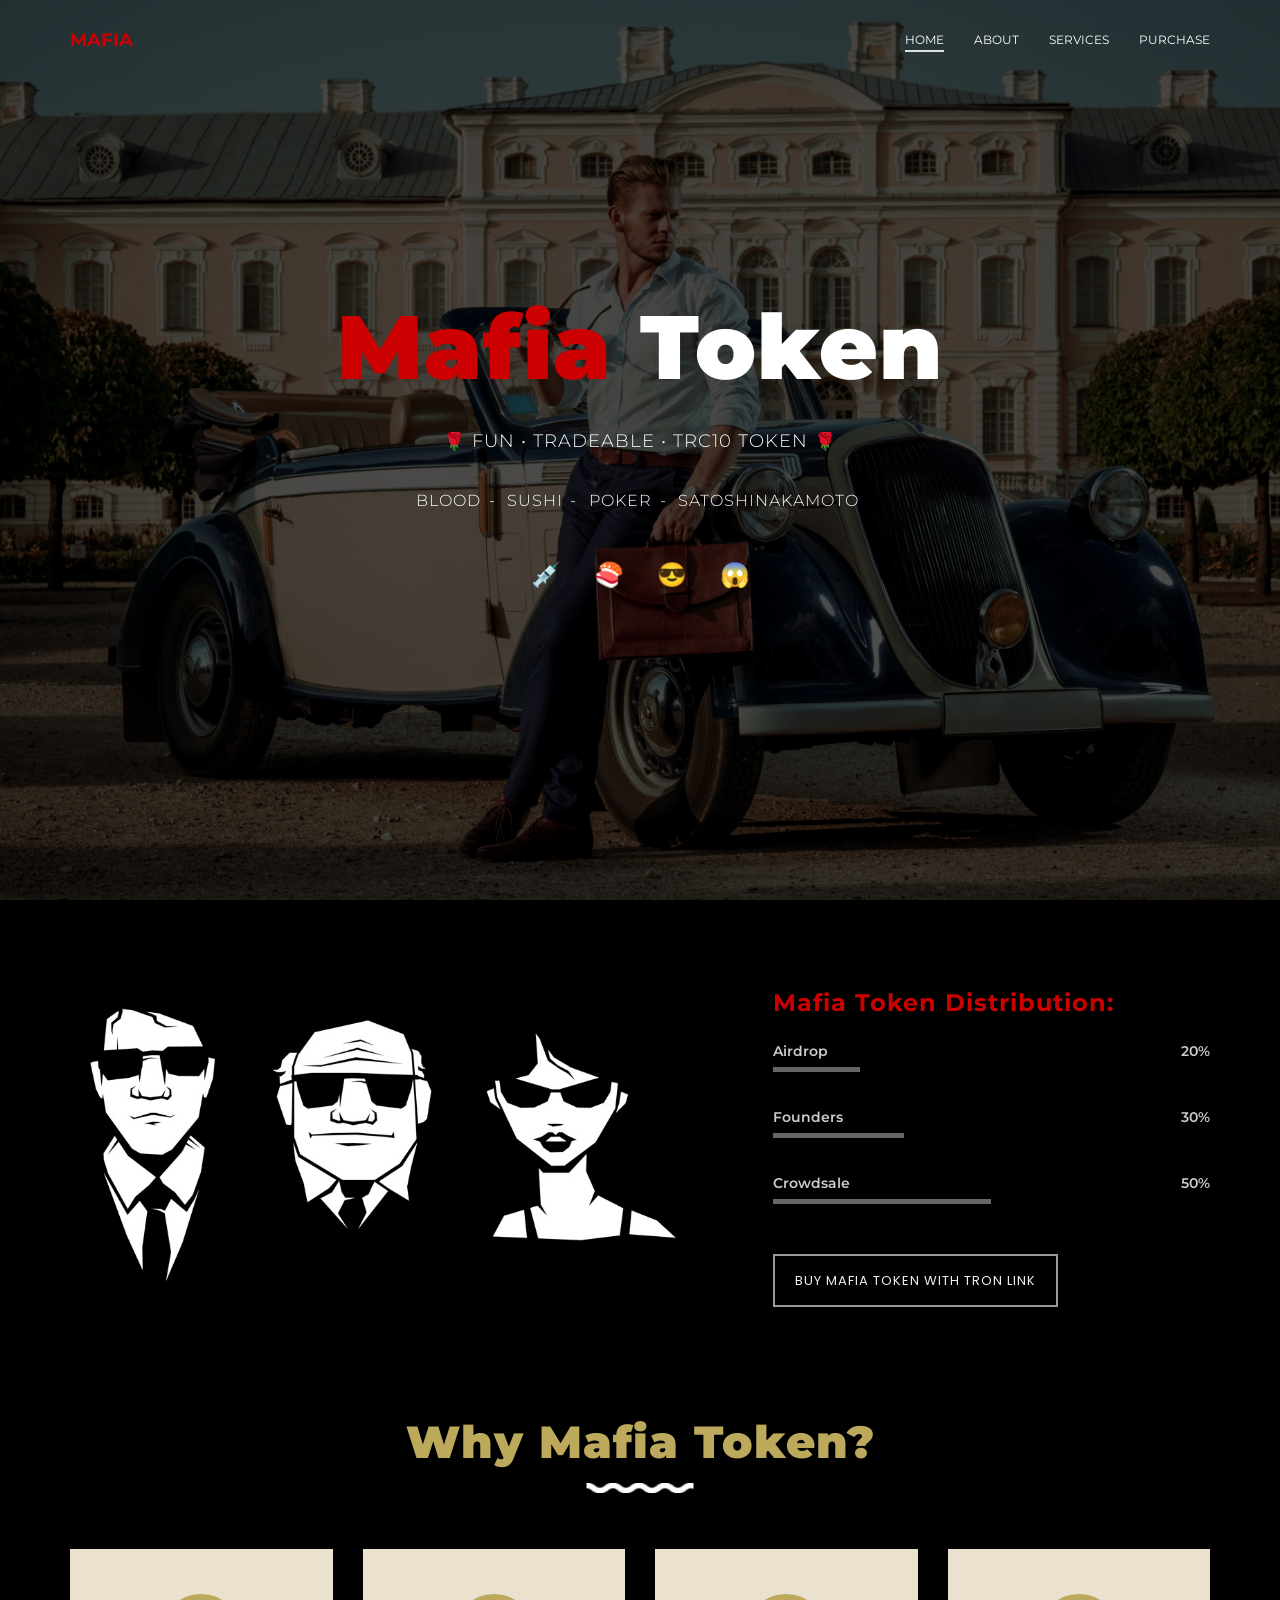
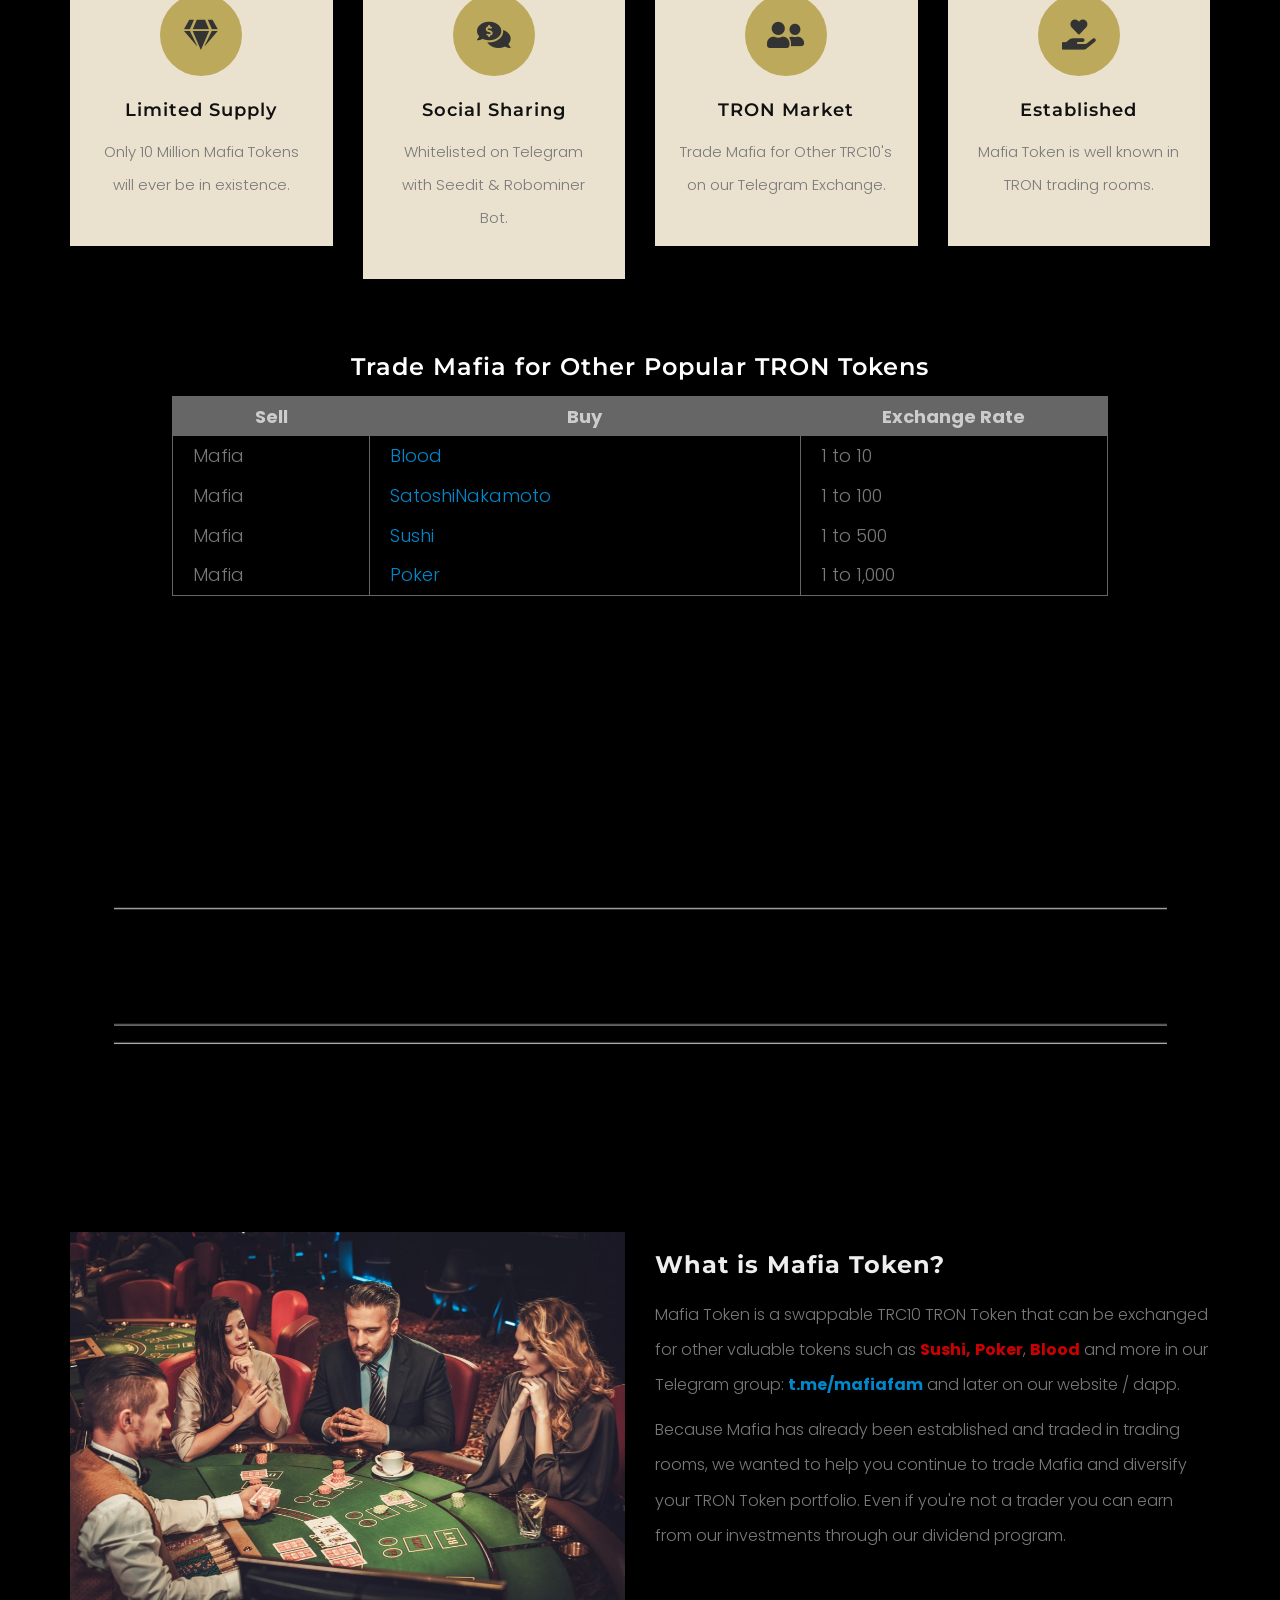
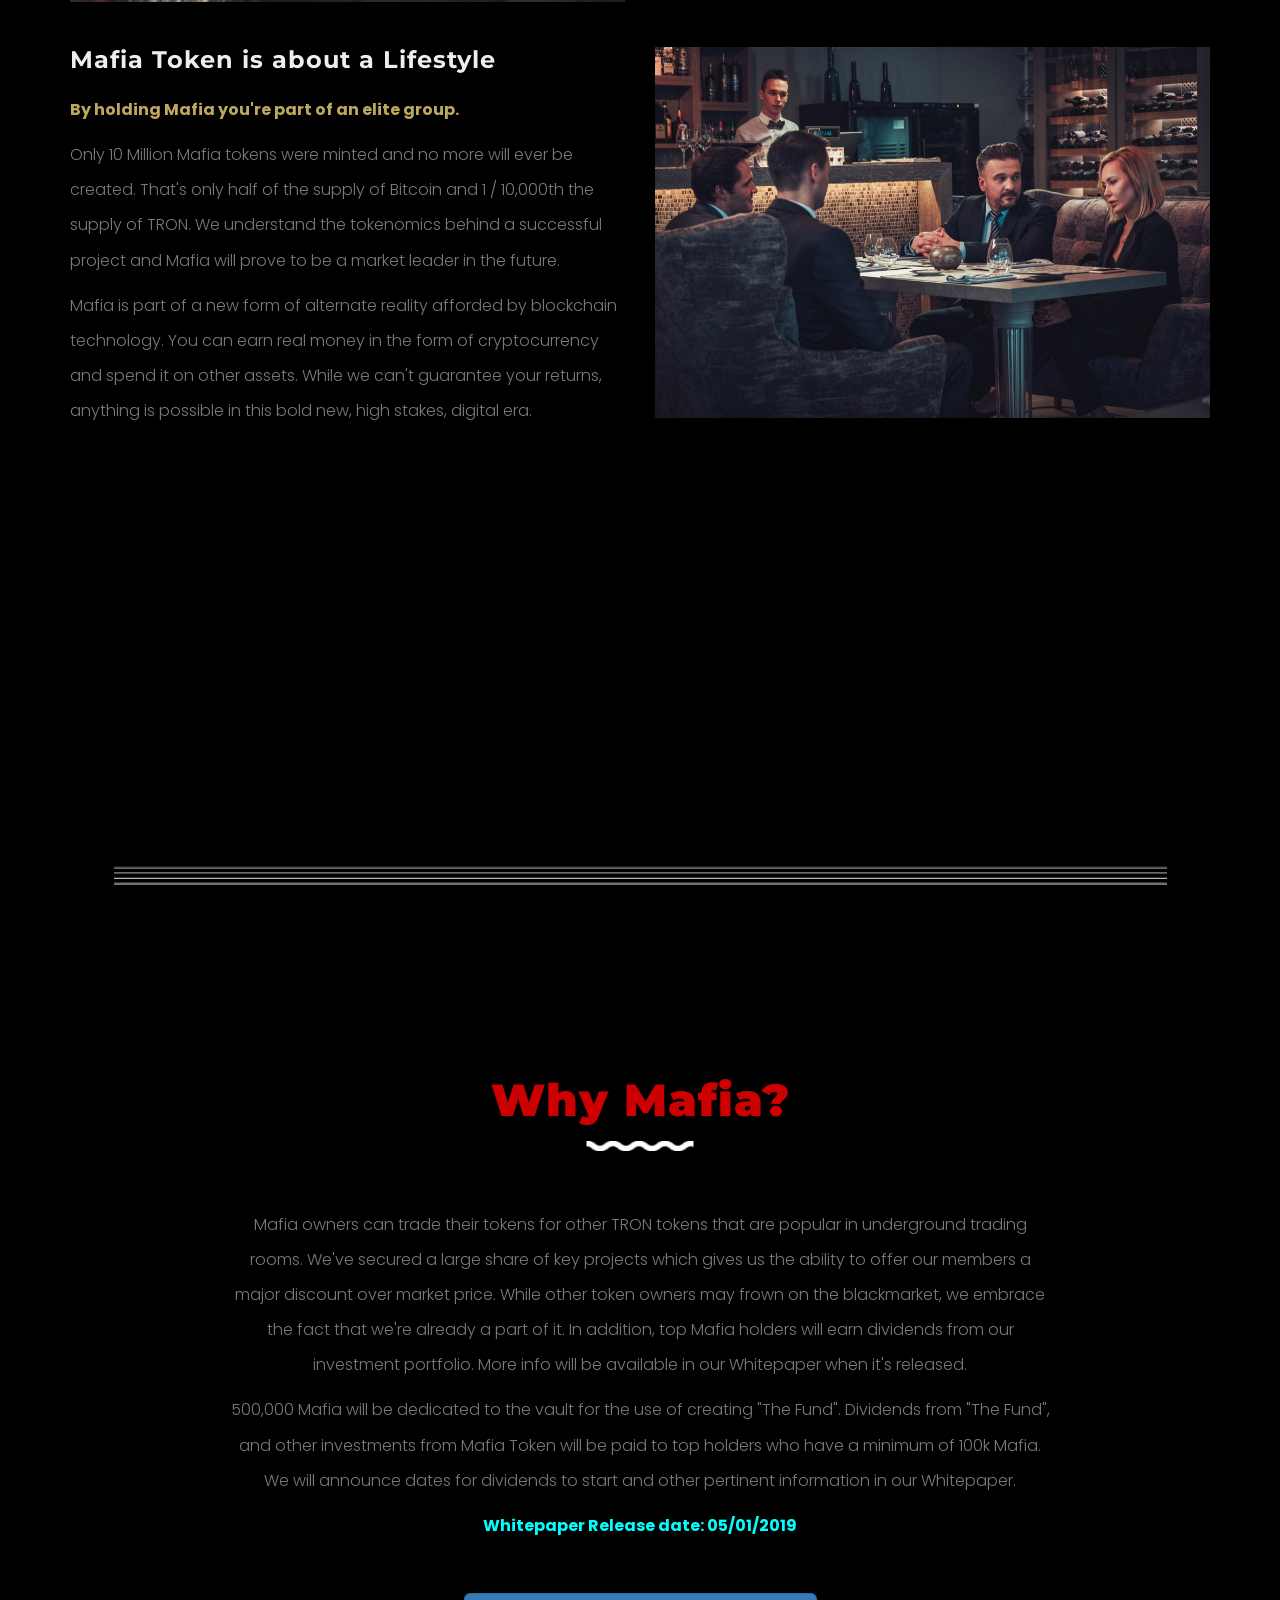
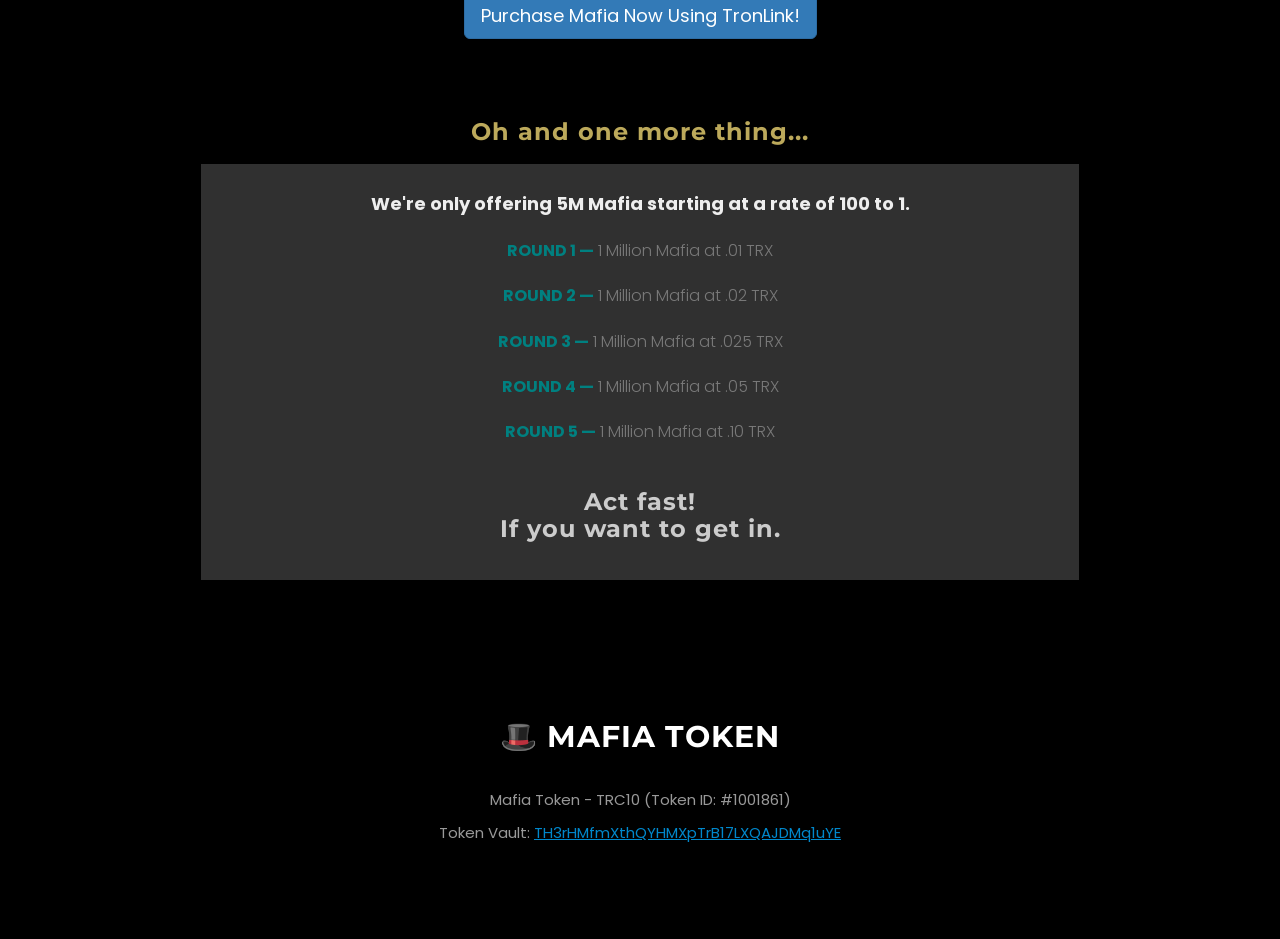
==== index.html @ 3dc2923d "Update index.html" ====
<!DOCTYPE html>
<html lang="zxx">
    <head>
        <!-- META DATA -->
        <meta charset="UTF-8">
        <meta http-equiv="X-UA-Compatible" content="IE=edge">
        <meta name="viewport" content="width=device-width, initial-scale=1">

        <!-- TITLE OF SITE -->
        <title>Mafia Token - TRC10 Tron Token</title>

        <!-- favicon -->
        <link id="favicon" rel="icon" type="image/png" href="assets/images/favicon.ico">

        <!-- Google Fonts-->
        <link rel="stylesheet" href="https://fonts.googleapis.com/css?family=Poppins:300,400,500%7CMontserrat:300,400,500,600,700,800,900">

        <!-- Bootstrap css -->
        <link rel="stylesheet" href="assets/css/bootstrap.css">

        <!-- animate.css -->
        <link rel="stylesheet" href="assets/css/animate.css">

        <!-- magnific-popup.css -->
        <link rel="stylesheet" href="assets/css/magnific-popup.css">

        <!-- owl carousel css -->
        <link rel="stylesheet" href="assets/css/owl.carousel.min.css">
        <link rel="stylesheet" href="assets/css/owl.theme.min.css">

        <!-- font-awesome.min.css -->
		<link rel="stylesheet" href="https://use.fontawesome.com/releases/v5.7.2/css/all.css" integrity="sha384-fnmOCqbTlWIlj8LyTjo7mOUStjsKC4pOpQbqyi7RrhN7udi9RwhKkMHpvLbHG9Sr" crossorigin="anonymous">

        <!-- Main style css -->
        <link rel="stylesheet" href="assets/css/style.css">

        <!-- Responsive css -->
        <link rel="stylesheet" href="assets/css/responsive.css">

        <!--[if lt IE 9]>
          <script src="https://oss.maxcdn.com/html5shiv/3.7.3/html5shiv.min.js"></script>
          <script src="https://oss.maxcdn.com/respond/1.4.2/respond.min.js"></script>
        <![endif]-->
        
        <style type="text/css">
        	table {
        		font-size: 18px;
        		margin: 0 auto;
        		width: 80%;
        		border:1px solid #666;
        	}
        	th {
        		background-color:#666;
        		color:#ccc;
        		text-align:center;
        	}	
        	td {
        		border-right: 1px solid #666;
        		padding: 0 20px;
        	}
        	td:last-child { border: none;  }        	
        </style>

    </head>
    <body data-spy="scroll" data-target=".navbar" data-offset="70">


        <!--Start Preloader-->
        <div class="page-loader startLoad">
          <div class="loader startLoad"></div>
        </div>
        <!--End Preloader-->


        <!--Start Scroll Top-->
        <div class="top">
            <a href="#home" class="smooth_scroll"><i class="fa fa-angle-up fa-2x"></i></a>
        </div>
        <!--End Scroll Top-->


        <!--Start Home Section-->
        <section class="home" id="home">
            <div class="full_height" data-parallax="scroll" data-image-src="assets/images/me-1.jpg">
                
                <!-- nav -->
                <nav class="navbar navbar-default navbar-fixed-top">
                    <div class="container">
                        <div class="navbar-header">
                            <button type="button" class="navbar-toggle collapsed" data-toggle="collapse" data-target="#bs-example-navbar-collapse-1" aria-expanded="false">
                                <span class="sr-only">Toggle navigation</span>
                                <span class="icon-bar"></span>
                                <span class="icon-bar"></span>
                                <span class="icon-bar"></span>
                            </button>

                            <!-- LOGO -->
                            <a class="navbar-brand" style="color:#c00;" href="#">Mafia</a>

                        </div>
                        <div class="collapse navbar-collapse" id="bs-example-navbar-collapse-1">
                            <ul class="nav navbar-nav navbar-right">
                                <li>
                                    <a href="#home" class="smooth_scroll">Home</a>
                                </li>
                                <li>
                                    <a href="#about" class="smooth_scroll">About</a>
                                </li>
                                <li>
                                    <a href="#services" class="smooth_scroll">Services</a>
                                </li>
                                <li>
                                    <a href="#purchase" class="smooth_scroll">Purchase</a>
                                </li>
                            </ul>
                        </div><!-- /.navbar-collapse -->
                    </div><!--.container-->
                </nav>
                <div class="display-table">
                    <div class="display-table-cell">
                        <h1><span style="color:#c00;">Mafia</span> Token</h1>
                        <h3 style="font-size: 18px;">🌹 Fun &bull; Tradeable &bull; TRC10 Token 🌹</h3>
                        <h3>
                            <span>Blood</span>                            
                            <span>Sushi</span>
                            <span>Poker</span>
                            <span>SatoshiNakamoto</span>                            
                        </h3>
                        <ul class="text-center list-unstyled social">
                         	<li>
                                <a href="#">
                                   💉
                                </a>
                            </li>                            
                            <li>
                                <a href="#">
                                   	🍣
                                </a>
                            </li>
                            <li>
                                <a href="#">
                                    😎
                                </a>
                            </li>
                            <li>
                            	<a href="">
                            		😱
                            	</a>
                            </li>
                        </ul>
                    </div>
                </div>
                <div class="scroll_down"> 
                    <span></span> 
                </div>
            </div><!--.full_height-->
        </section>
        <!--End Home Section-->


        <!--Start About Section-->
        <section class="about padding-top-90 padding-bottom-90" id="about">
            <div class="container">
                <div class="row">
                    <div class="col-md-7 about-img">
                        <div class="my__img animated animated_scroll fadeInUp" style="animation-delay: 0.3s">
                            <img src="assets/images/mafia.jpg" alt="">
                        </div>
                    </div>
                    <div class="col-md-5 padding-left-35">
                        <h3 class="animated animated_scroll fadeInUp" style="animation-delay: 0.3s;color:#c00;">Mafia Token Distribution:</h3>                       

                        <!-- Skills -->
                        <div class="skills">

                            <!--skill 2-->
                            <div class="skill">
                                <span>Airdrop</span>
                                <span>20%</span>
                                <div class="progress_bg">
                                    <div class="progress_bar"></div>
                                </div>
                            </div>

                            <!--skill 1-->
                            <div class="skill">
                                <span>Founders</span>
                                <span>30%</span>
                                <div class="progress_bg">
                                    <div class="progress_bar"></div>
                                </div>
                            </div>

                            <!--skill 3-->
                            <div class="skill">
                                <span>Crowdsale</span>
                                <span>50%</span>
                                <div class="progress_bg">
                                    <div class="progress_bar"></div>
                                </div>
                            </div>

                        </div><!--.skills-->
                        
                        <div class="about_btns animated animated_scroll fadeInUp" style="animation-delay: 0.3s">
                            <a href="/tronlink/">Buy Mafia Token with Tron Link</a>
                        </div>
                        
                    </div><!--.col-sm-7-->
                </div><!--.row-->
            </div><!--.container-->
        </section>
        <!--End About Section-->


        <!--Start Services Section-->
        <section class="services" id="services" style="padding-bottom: 55px;">
            <div class="container">
                <div class="sec_title">
                    <h2>Why Mafia Token?</h2>
                </div>

                <div class="row">
                    
                    <!--Service 1-->
                    <div class="col-md-3 col-sm-6 item animated animated_scroll fadeInUp" style="animation-delay: 0.3s">
                        <div class="content">
                            <div class="icon">
                                <i class="fas fa-gem"></i>
                            </div>
                            <h3>Limited Supply</h3>
                            <p>Only 10 Million Mafia Tokens will ever be in existence.</p>
                        </div>
                    </div>
                    
                    <!--Service 2-->
                    <div class="col-md-3 col-sm-6 item animated animated_scroll fadeInUp" style="animation-delay: 0.6s">
                        <div class="content">
                            <div class="icon">
                                <i class="fas fa-comments-dollar"></i>
                            </div>
                            <h3>Social Sharing</h3>
                            <p>Whitelisted on Telegram with Seedit &amp; Robominer Bot.</p>
                        </div>
                    </div>

                    <!--Service 3-->
                    <div class="col-md-3 col-sm-6 item animated animated_scroll fadeInUp" style="animation-delay: 0.9s">
                        <div class="content">
                            <div class="icon">
                                <i class="fas fa-user-friends"></i>
                            </div>
                            <h3>TRON Market</h3>
                            <p>Trade Mafia for Other TRC10's on our Telegram Exchange.</p>
                        </div>
                    </div>
                    
                    <!--Service 4-->
                    <div class="col-md-3 col-sm-6 item animated animated_scroll fadeInUp" style="animation-delay: 1.2s">
                        <div class="content">
                            <div class="icon">
                                <i class="fas fa-hand-holding-heart"></i>
                            </div>
                            <h3>Established</h3>
                            <p>Mafia Token is well known in TRON trading rooms.</p>
                        </div>
                    </div>
                    
                    
                 <h3 style="clear:both;padding-top:75px;text-align:center;color:#fff;font-size:24px;">Trade Mafia for Other Popular TRON Tokens</h3>
				
				<table>
					<thead>
					<tr>
						<th>Sell</th>
						<th>Buy</th>
						<th>Exchange Rate</th>						
					</tr>
					</thead>
					<tbody>
					<tr>
						<td>Mafia</td>
						<td><a href="https://tronscan.org/#/token/1001023/holders" style="color:#08c;" target="_blank">Blood</a></td>
						<td>1 to 10</td>												
					</tr>
					<tr>
						<td>Mafia</td>
						<td><a href="https://tronscan.org/#/token/1000531/holders" style="color:#08c;" target="_blank">SatoshiNakamoto</a></td>
						<td>1 to 100</td>												
					</tr>					
					<tr>
						<td>Mafia</td>
						<td><a href="https://tronscan.org/#/token/1000677/holders" style="color:#08c;" target="_blank">Sushi</a></td>
						<td>1 to 500</td>												
					</tr>					
					<tr>
						<td>Mafia</td>
						<td><a href="https://tronscan.org/#/token/1001739/holders" style="color:#08c;" target="_blank">Poker</td>
						<td>1 to 1,000</td>												
					</tr>									
					</tbody>
				</table>                    
                    
                </div><!--.row-->
            </div><!--.container-->
        </section>
        <!--End Services Section-->
               
        
       <!--Start About Section-->
        <section class="about" style="padding-bottom: 45px;">
            <div class="container">
                <div class="row">
                
                	<div style="width:90%;margin:0 auto 55px;">
				    <div id="scenicElement">
				        <div data-height="50%" data-zoom="1.5" data-angle="0.3" data-frequency="250"  data-duration="1" data-timing="ease-out" style="display: none">
				            <img src="https://glider.bukza.com/images/Library/4_pjxsc/1.jpg" data-distance="0.8" />
				            <img src="https://glider.bukza.com/images/Library/4_pjxsc/2.png" data-distance="0.5" data-top="26" data-height="74" />
				            <img src="https://glider.bukza.com/images/Library/4_pjxsc/3.png" data-distance="0.1" />
				        </div>
				    </div>                
                	</div>
                	
				</div><!--/row-->
				<div class="row">
                
                    <div class="col-md-6 about-img">
                        <div class="animated animated_scroll fadeInUp" style="animation-delay: 0.3s;text-align:center;">
                            <img src="assets/images/poker.jpg" alt="">
                        </div>
                    </div>
                    <div class="col-md-6">
                    	<h3 style="padding-top: 20px;">What is Mafia Token?</h3>
						<p>Mafia Token is a swappable TRC10 TRON Token that can be exchanged for other 
                        valuable tokens such as <strong style="color:#c00;">Sushi,</strong> <strong style="color:#c00;">Poker</strong>,  
                        <strong style="color:#c00;">Blood</strong> and more in our Telegram group: <a href="https://t.me/mafiafam" style="font-weight:bold; color:#08c;">t.me/mafiafam</a> and later on our website / dapp.</p>
                        
                        <p>Because Mafia has already been established and traded in trading rooms, 
                        we wanted to help you continue to trade Mafia and diversify your TRON Token portfolio.
                        Even if you're not a trader you can earn from our investments through our dividend program.                        
                        </p>
                    </div><!--.col-sm-7-->
                    
                </div><!--.row-->
            </div><!--.container-->
        </section>
        <!--End About Section-->        


       <!--Start About Section-->
        <section class="about">
            <div class="container">

                <div class="row">
                
                    <div class="col-md-6">
                    	<h3>Mafia Token is about a Lifestyle</h3>
						<p style="font-weight:bold;color:#BCA95B;">
							By holding Mafia you're part of an elite group.
						</p> 
						<p>
							Only 10 Million Mafia tokens were minted and no more will ever be created. 
							That's only half of the supply of Bitcoin and 1 / 10,000th the supply of TRON.
							We understand the tokenomics behind a successful project and Mafia will
							prove to be a market leader in the future.
						</p>   
						<p>
						    Mafia is part of a new form of alternate reality afforded by blockchain technology.
						    You can earn real money in the form of cryptocurrency and spend it on other assets.
						    While we can't guarantee your returns, anything is possible in this bold new, high stakes, digital era.
						</p>                     
                    </div><!--.col-sm-7-->     
                               
                    <div class="col-md-6 about-img">
                        <div class="animated animated_scroll fadeInUp" style="animation-delay: 0.3s;text-align:center;">                            
                            <img src="assets/images/sushi.jpg" alt="">                                                                                   
                        </div>
                    </div>                   
                    
                </div><!--.row-->
                <div class="row">               
                	<div style="width:90%;margin:55px auto;">                    

			    	<div id="scenicElement1">
			        	<div data-height="50%" data-zoom="1.5" data-angle="0.3" data-frequency="250"  data-duration="1" data-timing="ease-out" style="display: none">
			            	<img src="https://glider.bukza.com/images/Library/197_vaqwy/1.jpg" data-distance="0.8" />
			            	<img src="https://glider.bukza.com/images/Library/197_vaqwy/2.png" data-distance="0.6" />
			            	<img src="https://glider.bukza.com/images/Library/197_vaqwy/3.png" data-distance="0.4" />
			            	<img src="https://glider.bukza.com/images/Library/197_vaqwy/4.png" data-distance="0.2" />
			        	</div>
			    	</div>                     
                    
                </div><!--.row-->
            </div><!--.container-->
        </section>
        <!--End About Section-->


        <!--Start Blog Section-->
        <section class="about" id="purchase">
            <div class="container">
            
                <div class="sec_title">
                    <h2 style="color:#c00;margin-bottom:">Why Mafia?</h2>
                </div>            

                <div class="row">
                <div style="width: 70%;margin: 0 auto 50px;">
                
				<p style="text-align:center;">
					Mafia owners can trade their tokens for other TRON tokens that are popular in underground trading rooms.
					We've secured a large share of key projects which gives us the ability to offer our members a major discount
					over market price. While other token owners may frown on the blackmarket, we embrace the fact that we're already a part of it.
					
					In addition, top Mafia holders will earn dividends from our investment portfolio. 
					More info will be available in our Whitepaper when it's released.
				</p>
				<p style="text-align:center;">
				500,000 Mafia will be dedicated to the vault for the use of creating "The Fund". Dividends from "The Fund",
				and other investments from Mafia Token will be paid to top holders who have a minimum of 100k Mafia. 
				We will announce dates for dividends to start and other pertinent information in our Whitepaper.</p> 
				<p style="color:aqua;text-align:center;"><strong>Whitepaper Release date: 05/01/2019</strong></p>                       
				</div>
				
				 <button type="button" class="btn btn-primary btn-lg" style="display:block; margin: 40px auto;clear:both;" onclick="window.location.href='/tronlink/'">Purchase Mafia Now Using TronLink!</button>		


                <h3 style="text-align:center;color:#BCA95B;margin-top:80px;">Oh and one more thing...</h3>

                <div style="width: 75%;margin: 0 auto 50px;background-color:#303030;padding:20px;">
                <p style="text-align:center;font-size:18px;font-weight:bold;color:#eee;">
                	We're only offering 5M Mafia starting at a rate of 100 to 1.
                </p>
                <p style="text-align:center;"><strong style="color:teal;">ROUND 1 &mdash;</strong> 1 Million Mafia at .01 TRX</p>
                <p style="text-align:center;"><strong style="color:teal;">ROUND 2 &mdash;</strong> 1 Million Mafia at .02 TRX</p>
                <p style="text-align:center;"><strong style="color:teal;">ROUND 3 &mdash;</strong> 1 Million Mafia at .025 TRX</p>
                <p style="text-align:center;"><strong style="color:teal;">ROUND 4 &mdash;</strong> 1 Million Mafia at .05 TRX</p>
                <p style="text-align:center;"><strong style="color:teal;">ROUND 5 &mdash;</strong> 1 Million Mafia at .10 TRX</p>
                <h3 style="margin-top:40px;color:#ccc;text-align:center;">Act fast!<br> If you want to get in.</h3>
                </div>                             
                
                </div><!--.row-->
            </div><!--.container-->
        </section>
        <!--End Blog Section-->

        <!--Start Footer-->
        <footer class="padding-top-90 padding-bottom-90">
            <div class="container text-center animated animated_scroll fadeInUp" style="animation-delay: 0.3s">
                <h3>🎩 Mafia Token</h3>
                <p>Mafia Token - TRC10 (Token ID: #1001861)</p>
                <p>Token Vault: <a href="https://tronscan.org/#/address/TH3rHMfmXthQYHMXpTrB17LXQAJDMq1uYE/token-balances" target="_blank" style="color:#08c;text-decoration:underline;">TH3rHMfmXthQYHMXpTrB17LXQAJDMq1uYE</a></p>                
            </div><!--.container-->  
        </footer>
        <!--End Footer-->


        <!--jquery.min.js-->
        <script src="assets/js/jquery.min.js"></script>

        <!--parallax.min.js-->
        <script src="assets/js/parallax.min.js"></script>
        
        <!--animate-skills.js-->
        <script src="assets/js/animate-skills.js"></script>

        <!--jquery.fittext.js-->
        <script src="assets/js/jquery.fittext.js"></script>

        <!--bootstrap.min.js-->
        <script src="assets/js/bootstrap.min.js"></script>

        <!--jquery.magnific-popup.min.js-->
        <script src="assets/js/jquery.magnific-popup.min.js"></script>

        <!--isotope.pkgd.min.js-->
        <script src="assets/js/isotope.pkgd.min.js"></script>

        <!--owl.carousel.min.js-->
        <script src="assets/js/owl.carousel.min.js"></script>

        <!-- Main script js -->
        <script src="assets/js/custom.js"></script>
        
       	<script src="assets/js/scenic.min.js"></script>
		<script>
	    	document.addEventListener('DOMContentLoaded',
	        	function () {
	            	new Scenic(document.getElementById('scenicElement'));
	            	new Scenic(document.getElementById('scenicElement1'));	            	
	        	});
		</script>

    </body>
</html>
---- assets/css/style.css ----
/*
* ----------------------------------------------------
Author       : Ideas_Factory
Template Name: Soliman - Creative Portfolio Template
* ----------------------------------------------------
*/

/*
* -----------------------------------------------------
*  01.Common Styles 
*  02.Preloader 
*  03.Scroll Top
*  04.Home Section
*  05.About Section 
*  06.Portfolio Section 
*  07.Services Section 
*  08.Blog Section
*  09.Testimonials Section
*  10.Contact Section 
*  11.Footer
* -----------------------------------------------------
*/



/*=================================*/
/*  01.Common Styles 
/*=================================*/

*{
    margin: 0;
    padding: 0
}
body {
    font-family: Poppins, Arial, sans-serif;
    font-size: 12px;
    font-weight: 300;
    line-height: 2.2;
    background-color: #000;
    color: #797979;
}

img {
    border-style: none;
    width: 100%;
    height: auto;
    max-width: 100%;
    vertical-align: top; 
}

a, a:hover, a:focus  {
    text-decoration: none;
    outline: none;
    color: inherit;
}

h1 {
    font-size: 35px;
}

h2 {
    font-size: 32px;
}

h3 {
    font-size: 20px;
}

h4 {
    font-size: 21px;
}

h5 {
    font-size: 14px;
}

h6 {
    font-size: 14px;
}

p {
    font-size: 16px;
}

h1, h2, h3, h4, h5, h6 {
    letter-spacing: 1px;
    margin: 0;
    padding: 0;
}

.display-table {
    display: table;
    height: 100%;
    width: 100%;
}

.display-table-cell {
    display: table-cell;
    vertical-align: middle;
}

.padding-top-90 {
    padding-top: 90px;
}

.padding-bottom-90 {
    padding-bottom: 90px;
}

.sec_title {
    padding-bottom: 65px;
    text-align: center;
}

.sec_title h2 {
    font-size: 45px;
    font-weight: 900;
    color: #BCA95B;
    text-transform: capitalize;
    display: inline-block;
    position: relative;
    padding-bottom: 17px;
}

.sec_title h2:after {
    content: "";
    position: absolute;
    bottom: -9px;
    left: 50%;
    transform: translate(-50%);
    width: 107px;
    height: 10px;
    background-image: url(../images/title_bg_white.png);
}

.primary_bg {
    background-color: #000;
}

.bg_image {
    background-size: cover;
    background-position: center center;
    background-attachment: fixed;
}

.animated_scroll {
    animation-name: none;
    visibility: hidden;
}

h1, h2, h3, h4,
.navbar-nav > li > a,
.navbar-default .navbar-brand,
.skills .skill span,
.portfolio ul li,
.testimonials .name-job .name {
    font-family: 'Montserrat', sans-serif;
}
/*End Common Styles*/



/*=================================*/
/*  02.Preloader 
/*=================================*/

.page-loader {
    display: block;
    width: 100%;
    height: 100%;
    position: fixed;
    top: 0;
    left: 0;
    background: #fff;
    z-index: 100000;    
}

.loader {
    width: 50px;
    height: 50px;
    position: absolute;
    top: 50%;
    left: 50%;
    margin: -25px 0 0 -25px;
    font-size: 10px;
    text-indent: -12345px;
    border-top: 2px solid rgba(0,0,0, 0.08);
    border-right: 2px solid rgba(0,0,0, 0.08);
    border-bottom: 2px solid rgba(0,0,0, 0.08);
    border-left: 2px solid rgba(0,0,0, 0.8);
    -webkit-border-radius: 50%;
    border-radius: 50%;
    -webkit-animation: spinner 700ms infinite linear;
    animation: spinner 700ms infinite linear;
    z-index: 100001;
}

@-webkit-keyframes spinner {
  0% {
    -webkit-transform: rotate(0deg);
    transform: rotate(0deg);
  }

  100% {
    -webkit-transform: rotate(360deg);
    transform: rotate(360deg);
  }
}

@-moz-keyframes spinner {
  0% {
    -webkit-transform: rotate(0deg);
    transform: rotate(0deg);
  }

  100% {
    -webkit-transform: rotate(360deg);
    transform: rotate(360deg);
  }
}

@-o-keyframes spinner {
  0% {
    -webkit-transform: rotate(0deg);
    transform: rotate(0deg);
  }

  100% {
    -webkit-transform: rotate(360deg);
    transform: rotate(360deg);
  }
}

@keyframes spinner {
  0% {
    -webkit-transform: rotate(0deg);
    transform: rotate(0deg);
  }

  100% {
    -webkit-transform: rotate(360deg);
    transform: rotate(360deg);
  }
}

/*End Preloader*/



/*=================================*/
/*  03.Scroll Top
/*=================================*/

.top {
    position: fixed;
    bottom: 8px;
    right: 10px;
    z-index: 50000;
    transform: translateX(50px);
    opacity: 0;
    -webkit-transition: all 0.3s ease-in-out;
    transition: all 0.3s ease-in-out;
}

.scroll_top_show {
    transform: translateX(0);
    opacity: 1;
}

.top i {
    background: #313131;
    color: #fff;
    box-shadow: 0px 3px 4px rgba(0, 0, 0, 0.2);
    width: 40px;
    height: 40px;
    text-align: center;
    line-height: 40px;
}

/*End Scroll Top*/



/*=================================*/
/*  04.Home Section
/*=================================*/

.navbar-default {
    background-color: transparent;
    border: none;
    -webkit-transition: all 0.3s ease-in-out;
    transition: all 0.3s ease-in-out;
}

.navbar-default .navbar-brand {
    color: #fff;
    text-transform: uppercase;
    font-weight: 700;
}

.navbar-default .navbar-brand:hover, 
.navbar-default .navbar-brand:focus {
    color: #fff;
}

.navbar-nav > li,
.navbar-brand {
    padding: 30px 15px;
    -webkit-transition: all 0.3s ease-in-out;
    transition: all 0.3s ease-in-out;
}

.navbar-default .navbar-nav > li > a {
    padding: 0;
    font-size: 12px;
    font-weight: 400;
    color: #fff;
    text-transform: uppercase;
}

.navbar-default .navbar-nav a:after {
    content: "";
    position: absolute;
    bottom: -2px;
    left: 0;
    right: 0;
    height: 2px;
    background: rgba(255, 255, 255, 0.85);
    pointer-events: none;
    opacity: 0;
    -webkit-transform: translateY(7px);
    transform: translateY(7px);
    transition: -webkit-transform .3s cubic-bezier(0.55,.085,.68,.53),opacity .2s cubic-bezier(0.55,.085,.68,.53);
    transition: transform .3s cubic-bezier(0.55,.085,.68,.53),opacity .2s cubic-bezier(0.55,.085,.68,.53);
}

.navbar-default .navbar-nav > li > a:hover:after,
.navbar-default .navbar-nav > li > a:focus:after,
.navbar-default .navbar-nav > li.active > a:after {
    opacity: 1;
    -webkit-transform: none;
    transform: none;
    transition: -webkit-transform .3s cubic-bezier(0.25,.46,.45,.94),opacity 0s linear;
    transition: transform .3s cubic-bezier(0.25,.46,.45,.94),opacity 0s linear;
}

.nav_scroll {
    background-color: #000;
}

.nav_scroll .navbar-nav > li,
.nav_scroll .navbar-brand {
    padding: 20px 15px;
}

.navbar-default .navbar-nav > li > a:hover, 
.navbar-default .navbar-nav > li > a:focus,
.navbar-default .navbar-nav > .active > a,
.navbar-default .navbar-nav > .active > a:hover,
.navbar-default .navbar-nav > .active > a:focus {
    color: #fff;
    background-color: transparent;
}

.navbar-default .navbar-toggle:hover, 
.navbar-default .navbar-toggle:focus {
    background-color: transparent;
}

.navbar-default .navbar-toggle .icon-bar {
    background-color: #fff;
    height: 2px;
    width: 22px;
    transition: all 0.2s;
}

.navbar-toggle .icon-bar:nth-of-type(2) {
    transform: rotate(45deg);
    transform-origin: 10% 10%;
}

.navbar-toggle .icon-bar:nth-of-type(3) {
    opacity: 0;
}

.navbar-toggle .icon-bar:nth-of-type(4) {
    transform: rotate(-45deg);
    transform-origin: 10% 90%;
}

.collapsed .icon-bar {
    transform: none !important;
    opacity: 1 !important;
}

.home .display-table {
    height: 100%;
    background-color: rgba(0,0,0,0.7);
}

.home h1 {
    color: #fff;
    font-size: 90px;
    text-align: center;
    text-transform: capitalize;
    font-weight: 900;
    margin-top: 10px;
    margin-bottom: 35px;
}

.home h3 {
    color: #fafafa;
    text-align: center;
    font-size: 16px;
    font-weight: 300;
    text-transform: uppercase;
    margin-bottom: 35px;
    overflow: hidden;
}

.home h3 span:after {
    content: "-";
    position: absolute;
    top: 5px;
    left: 54%;
    width: 100%;
    height: 100%;
}

.home h3 span:last-of-type:after {
    content: "";
}

.home h3 span {
    position: relative;
    display: inline-block;
    padding: 5px 8px;
    margin-right: 5px;
    text-transform: uppercase;
}

.home .social {
    position: relative;
    z-index: 5;
}

.home .social li {
    display: inline-block;
}

.home .social a {
    margin-left: 30px;
    -webkit-transition: all 0.3s ease-in-out;
    transition: all 0.3s ease-in-out;
}

.home .social a:hover {
    opacity: 0.5;
}

.home .social li:first-of-type a {
    margin-left: 0;
}

.home .social li {
    font-size: 24px;
}

.scroll_down {
    position: absolute;
    left: calc(50% - 1px);
    bottom: 2px;
    width: 1px;
    height: 80px;
}

.scroll_down span {
    display: block;
    width: 100%;
    height: 100%;
    position: absolute;
    left: calc(50% - 1px);
    z-index: 8;
    opacity: 0.8;
    background: #fff;
    -webkit-animation: animi-scroll-down 2.5s ease-in-out forwards infinite;
    animation: animi-scroll-down 2.5s ease-in-out forwards infinite;
}

@-webkit-keyframes animi-scroll-down {
  0% {
    clip: rect(0,auto,0,auto);
  }
   80% {
    clip: rect(0,auto,82px,auto);
  }
   100% {
    clip: rect(82px,auto,82px,auto);
  }
}
   @keyframes animi-scroll-down {
  0% {
    clip: rect(0,auto,0,auto);
  }
   80% {
    clip: rect(0,auto,82px,auto);
  }
   100% {
    clip: rect(82px,auto,82px,auto);
  }
}

/* Home Type */

.home .type h1 {
    font-weight: 600;
    margin-bottom: 45px;
}

.home .type h1 #typed {
    font-weight: 900;
}

.home .type span.typed-cursor {
    font-weight: 100;
    font-size: 90px;
    display: inline-block;
    transform: translateY(-5px);
    -webkit-animation-duration: 1s;
    animation-duration: 1s;
    -webkit-animation-fill-mode: both;
    animation-fill-mode: both;
    -webkit-animation-iteration-count: infinite;
    animation-iteration-count: infinite;
    -webkit-animation-name: flash;
    animation-name: flash;
}

@-webkit-keyframes flash {
  from,
  50%,
  to {
    opacity: 1;
  }

  25%,
  75% {
    opacity: 0;
  }
}

@keyframes flash {
  from,
  50%,
  to {
    opacity: 1;
  }

  25%,
  75% {
    opacity: 0;
  }
}

.go_down {
    position: absolute;
    bottom: 15px;
    z-index: 5;
    width: 100%;
    text-align: center;
}

.go_down a {
    display: inline-block;
    width: 30px;
    height: 30px;
    opacity: 0.9;
    -webkit-animation: go_down_anim 1.5s linear 0s infinite;
    animation: go_down_anim 1.5s linear 0s infinite;
    position: relative;
}

.go_down span {
    display: inline-block;
    position: relative;
}

.go_down span:after, .go_down span:before {
    content: "";
    position: absolute;
    left: 0;
    top: 0;
    width: 15px;
    height: 2px;
    background-color: #fff;
    transform: rotate(-126deg);
    transform-origin: 0% 45%;
    -webkit-transition: all 0.3s ease-in-out;
    transition: all 0.3s ease-in-out;
}

.go_down span:before {
    transform: rotate(-54deg);
}

.go_down span:last-of-type {
    transform: scale(0.7);
    top: -8px;
    left: -3px;
    -webkit-transition: all 0.3s ease-in-out;
    transition: all 0.3s ease-in-out;
}

.go_down a:hover span:last-of-type {
    top: -10px;
}

.go_down a:hover span:last-of-type:before {
    transform: rotate(-90deg);
}

.go_down a:hover span:last-of-type:after {
    transform: rotate(-270deg);
}

@-webkit-keyframes go_down_anim {
  0% {
    -webkit-transform: translateY(-4px);
            transform: translateY(-4px); }
  50% {
    -webkit-transform: translateY(4px);
            transform: translateY(4px); }
  100% {
    -webkit-transform: translateY(-4px);
            transform: translateY(-4px); } 
}

@keyframes go_down_anim {
  0% {
    -webkit-transform: translateY(-4px);
            transform: translateY(-4px); }
  50% {
    -webkit-transform: translateY(4px);
            transform: translateY(4px); }
  100% {
    -webkit-transform: translateY(-4px);
            transform: translateY(-4px); } 
}

#particles-js{
    position: absolute;
    top: 0;
    left:0;
    z-index: 1;
    width: 100%;
    height: 100%;
}

.svg_shape {
    position: relative;
}

.scroll_svg {
    bottom: 65px;
}

.scroll_down_svg {
    bottom: 52px;
}

.svg_divider {
    position: absolute;
    bottom: 0;
    width: 100%;
    left: 0;
    overflow: hidden;
}

.svg_divider svg {
    fill: #fff;
    width: calc(100% + 2px);
}


/*End Home Section */



/*=================================*/
/*  05.About Section 
/*=================================*/

.about { background-color: #000; }

.about h3 {
    font-size: 24px;
    font-weight: 700;
    color: #eee;
    margin-bottom: 18px;
}

.about .my__img {
    padding-right: 30px;
    padding-bottom: 30px;
    position: relative;
}

.about .my__img:after, 
.about .my__img:before {
    content: "";
    position: absolute;
    bottom: 0;
    left: 0;
    z-index: 1;
    width: 90%;
    height: 90%;
    border: 8px solid rgba(0,0,0,0.05);
    margin-left: 10%;
}

.about .my__img:after {
    left: 15px;
    bottom: 15px;
    border-width: 2px;
    width: calc(90% - 30px);
    height: calc(90% - 30px);
}

.about .my__img img {
    position: relative;
    z-index: 5;
    box-shadow: 0 0 65px 0 rgba(0,0,0,0.15);
}

.about .padding-left-35 {
    padding-left: 35px;
}

.skills {
    margin-top: 20px;
}

.skills .skill {
    margin-bottom: 30px;
    visibility: hidden;
}

.skills .skill .progress_bg {
    background-color: rgba(0, 0, 0, 0.06);
}

.skills .skill .progress_bar {
    height: 5px;
    background-color: #666;
}

.skills .skill span {
    font-size: 14px;
    font-weight: 600;
    color: #ccc;
}

.skills .skill span:last-of-type {
    float: right;
}

.about .about_btns a {
    display: inline-block;
    text-align: center;
    text-transform: uppercase;
    letter-spacing: 1px;
    font-size: 13px;
    line-height: 1;
    font-weight: 400;
    padding: 18px 20px;
    border: 2px solid #999;
    color: #eee;
    min-width: 154px;
    margin-top: 20px;
    -webkit-transition: all 0.3s ease-in-out;
    transition: all 0.3s ease-in-out;
}

.about .about_btns a:first-of-type {
    margin-right: 30px;
}

.about .about_btns a:last-of-type:hover {
    background-color: #222;
    color: #fff;
}

/*End About Section*/



/*=================================*/
/*  06.Portfolio Section 
/*=================================*/

.portfolio .ul-filter {
    text-align: center;
    margin-bottom: 30px;
}

.portfolio ul li {
    display: inline-block;
    padding: 0 10px 10px 10px;
    margin-left: 10px;
    cursor: pointer;
    color: #B1B1B1;
    font-size: 14px;
    font-weight: 700;
    text-transform: uppercase;
    -webkit-transition: all 0.2s ease-in-out 0.2s;
    transition: all 0.2s ease-in-out 0.2s;
}

.portfolio ul li.active_filter,
.portfolio ul li:hover {
    color: #000;
}

.portfolio .grid-item {
    margin-bottom: 30px;
}

.portfolio .box {
    position: relative;
    overflow: hidden;
}

.portfolio .box:hover .boxContent {
    opacity: 1;
    transform: scale(1);
}

.portfolio .box img {
    width: 100%;
    height: auto;
}

.portfolio .box .boxContent {
    width: 100%;
    height: 100%;
    text-align: center;
    cursor: pointer;
    position: absolute;
    top: 0;
    left: 0;
    color: #222;
    z-index: 1;
    background: rgba(0,0,0,0.8);
    transform: scale(0.9);
    opacity: 0;
    -webkit-transition: all .3s ease;
    transition: all .3s ease;
}

.portfolio .box .title {
    font-size: 17px;
    font-weight: 500;
    color: #fff;
    text-transform: uppercase;
    letter-spacing: 1px;
}

.portfolio .box .post {
    display: block;
    margin-bottom: 2px;
    font-size: 15px;
    font-weight: 400;
    color: #999;
}

/*End Portfolio Section*/



/*=================================*/
/*  07.Services Section 
/*=================================*/
.services .content {
	/*background-color: #ccc;*/
	background-color: #EAE2CF; /*#F1EFDA;*/
    position: relative;
    z-index: 55;
    text-align: center;
    padding: 45px 25px;
    box-shadow: 0px 0px 15px 0px rgba(0, 0, 0, 0.1);
    -webkit-transition: all 0.3s ease;
    transition: all 0.3s ease-in-out 0s;
}

.services .content:hover {
    -webkit-transform: translateY(-6px);
    transform: translateY(-6px);
    box-shadow: 0px 9px 15px 0px rgba(0, 0, 0, 0.1);
}

.services .icon {
    display: inline-block;
    position: relative;
    z-index: -2;
    width: 82px;
    height: 82px;
    border-radius: 50%;
    background-color: #BCA95B; /*F0D878;*/
}

.services i {
    font-size: 30px;
    color: #333;
    line-height: 82px;
    -webkit-transition: all 0.3s ease-in-out;
    transition: all 0.3s ease-in-out;
}

.services i:after {
    content: "";
    position: absolute;
    top: 0;
    left: 0;
    z-index: -1;
    width: 100%;
    height: 100%;
    background-color: #111;
    border-radius: 50%;
    transform: scale(0);
    -webkit-transition: all 0.3s ease-in-out;
    transition: all 0.3s ease-in-out;
}

.services .content:hover i {
    color: #00B4FF;
}

.services .content:hover i:after {
    transform: scale(1);
}

.services h3 {
    font-size: 18px;
    font-weight: 600;
    color: #111;
    margin-top: 25px;
    margin-bottom: 15px;
}

.services p {
    margin-bottom: 0;
    font-size: 15px;
}

section.services h2 {
	color: #BCA95B;
}	

/*End Services Section*/



/*=================================*/
/*  08.Blog Section
/*=================================*/

.blog .item,
.blog .item .blog__img {
    overflow: hidden;
    position: relative;
}

.blog .item .blog__img img {
    -webkit-transition: all 0.9s ease-in-out;
    transition: all 0.9s ease-in-out;
}

.blog .item:hover .blog__img img {
    transform: scale(1.1);
}

.blog .content {
    background-color: #fff;
    padding: 15px 20px;
    margin-bottom: 15px;
    padding-top: 0;
    box-shadow: 0px 2px 15px 0 rgba(0,0,0,0.08);
}

.blog .content .bold {
    display: block;
    padding-top: 28px;
    font-size: 14px;
    font-weight: 500;
    color: rgba(0, 0, 0, 0.55);
}

.blog h3 {
    color: #111;
    text-transform: capitalize;
    font-size: 18px;
    font-weight: 700;
    line-height: 1.6;
    margin-bottom: 7px;
    margin-top: 0;
    -webkit-transition: all 0.2s ease-in-out;
    transition: all 0.2s ease-in-out;
}

.blog h3:hover {
    opacity: 0.7;
}

.blog .content p {
    font-size: 15px;
}

/*End Blog Section*/



/*=================================*/
/*  09.Testimonials Section
/*=================================*/

.testimonials {
    padding: 100px 0;
}

.testimonials table {
	margin: 20px auto;
	font-size: 18px;
	width: 80%;
	border: 1px solid #333;
}

.testimonials table th {
	text-align: center;
	border-bottom: 1px solid #333;
}

.testimonials .testimonial img {
    display: block;
    margin: auto;
    width: 85px;
    height: 85px;
    border-radius: 50%;
    margin-bottom: 25px;
    box-shadow: 0 0 1px #000;
    -webkit-transition: all .5s ease;
    transition: all .5s ease;
}

.testimonials .testimonial:hover img {
    border-radius: 0;
    box-shadow: 0 0 5px #000;
}

.testimonials .testimonial {
    width: 90%;
    margin:auto;
    cursor: move;
}

.testimonials .name-job {
    text-align: center;
}

.testimonials p {
    font-size: 15px;
    letter-spacing: 0.5px;
    text-align: center;
}

.testimonials .name-job .name {
    color: #333;
    font-size: 22px;
    font-weight: 700;
}

.testimonials .name-job .job {
    display: block;
    color: #888;
    font-size: 14px;
    margin-top: 8px;
    font-weight: 500;
}

.testimonials h3 {
	font-size: 24px;
	margin-bottom: 20px;
	color: #c00;
	
}

.testimonials p {
	padding: 0 40px;
	text-align: left;
	font-size: 18px;
	font-color: #eee;
}

.owl-pagination {
    margin-top: 40px;
}

.owl-theme .owl-controls .owl-page span {
    background-color: #AFAFAF;
    width: 10px;
    height: 10px;
    border-radius: 50%;
    transform: scale(0.8);
    -webkit-transition: all 0.3s ease;
    transition: all 0.3s ease;
}

.owl-theme .owl-controls .owl-page.active span,
.owl-theme .owl-controls.clickable .owl-page:hover span {
    transform: scale(1);
}

/*End Testimonials Section*/



/*=================================*/
/*  10.Contact Section 
/*=================================*/

.contact .sec_title h2:after {
    left: 52%;
}

.contact .info {
    margin-bottom: 35px;
}

.contact .info span {
    font-size: 40px;
    display: inline-block;
    margin-right: 15px;
    position: relative;
    top: -4px;
    color: #ccc;
}

.contact .info span:after {
    content: "";
    position: absolute;
    top: 0;
    right: -16px;
    width: 1px;
    height: 41px;
    background-color: #CECCCC;
}

.contact .content div {
    display: inline-block;
    text-align: left;
    padding-left: 12px;
}

.contact .content h4 {
    font-size: 16px;
    font-weight: 600;
    color: #BCA95B;
}

input.form-control {
    width: calc(50% - 10px);
    float: left;
    margin-right: 20px;
}

input.form-control:last-of-type {
    margin-right: 0;
}

.contact .form-control {
    border-radius: 0;
    -webkit-box-shadow: none;
    box-shadow: none;
    border: none;
    background: rgb(255, 255, 255);
    border: 1px solid #ddd;
    padding-left: 15px;
    padding-top: 25px;
    padding-bottom: 25px;
    transition: all 0.5s ease-in-out 0.1s;
    -webkit-transition: all 0.5s ease-in-out 0.1s;
    margin-bottom: 20px;
}

.contact .form-control:focus {
    border-color: #000;
}

.contact textarea {
    height: 170px;
}

.contact form .btn {
    color: #fff;
    border: 2px solid transparent;
    line-height: 1;
    background: #111;
    font-weight: 400;
    font-size: 13px;
    text-transform: uppercase;
    border-radius: 0;
    width: 150px;
    padding-top: 16px;
    padding-bottom: 16px;
    margin-top: 10px;
    -webkit-transition: all ease-in-out 0.2s;
    transition: all ease-in-out 0.2s;
}

.contact form .btn:active,
.contact form .btn:focus,
.contact form .btn:hover {
    color: #000;
    background-color: transparent;
    border-color: #111;
}

.btn:focus,
.btn:active,
.btn.active:focus,
.btn.focus,
.btn:active.focus,
.btn.active.focus {
    outline: none;    
}

.errorForm {
    border: 1px solid #da4856 !important;
}

.msg_success,
.msg_error {
    display: none;
    font-size: 12px;
    padding-top: 15px;
    position: absolute;
    bottom: -65px;
    text-transform: capitalize;
}

.msg_error {
    color: #CE3D3D;
}

.msg_success {
  color: #1FB4DA;
}

/*End Contact Section*/



/*=================================*/
/*  11.Footer
/*=================================*/

footer {
    background: #000;
}

footer h3 {
    text-transform: uppercase;
    color: #fff;
    font-weight: 700;
    font-size: 30px;
    margin-bottom: 30px;
}

footer p {
    color: #999;
    font-size: 15px;
    font-weight: 400;
    margin-bottom: 0;
}

footer .social-links {
    margin-bottom: 20px;
}

footer .social-links a {
    display: inline-block;
    margin: 0 5px;
    font-size: 14px;
    color: #fafafa;
    width: 42px;
    height: 42px;
    border-radius: 50%;
    background: rgba(255,255,255,0.1);
    -webkit-transition: all 0.3s ease-in-out;
    transition: all 0.3s ease-in-out;
}

footer .social-links a:hover {
    color: #111;
    background-color: #fff;
}

footer .social-links a i {
    line-height: 42px;
}

/*End Footer*/
---- assets/css/responsive.css ----
/*===============================================
            Smart phone and tablets
===============================================*/

@media(max-width:767px)
{

    /*-- home --*/
    .navbar-default {
        padding-top: 10px;
    }

    .nav_scroll {
        padding-top: 0;
    }

    .navbar-nav {
        margin: 0;
    }

    .navbar-brand,
    .nav_scroll .navbar-brand {
        padding: 15px 15px;
    }

    .navbar-default .navbar-toggle {
        padding: 0;
        margin-top: 18px;
        border: none;
    }

    .navbar-default .navbar-collapse, 
    .navbar-default .navbar-form {
        border: none;
        background-color: #000;
    }

    .home nav.navbar ul.nav > li {
        padding: 20px;
        text-align: center;
        border-top: 1px solid rgba(153, 153, 153, 0.3);
    }

    .navbar-default .navbar-nav a:after {
        display: none;
    }

    /*-- about --*/
    .about .my__img {
        margin-bottom: 30px
    }

    .about .padding-left-35 {
        padding-left: 15px;
    }

    /*-- services --*/
    .services .item {
        margin-bottom: 30px;
    }

    /*-- blog --*/
    .blog .item {
        margin-bottom: 40px;
    }

    .blog .item:last-of-type {
        margin-bottom: 0;
    }

    /*-- contact --*/
    .contact .info {
        margin-bottom: 15px;
    }

    .contact .info span {
        display: block;
        top: 0;
        margin-right: 0;
        margin-bottom: 15px;
    }

    .contact .info span:after {
        display: none;
    }

    .contact .content div {
        text-align: center;
    }

    .contact .info p {
        margin-bottom: 30px;
    }

    input.form-control {
        width: 100%;
        float: none;
        margin-right: 0;
    }

}

@media(max-width:500px)
{

    .sec_title h2 {
        font-size: 35px;
    }

    .home .type span.typed-cursor {
        font-size: inherit;
    }

    .blog .item {
        margin-left: 0;
        margin-right: 0;
        width: 100%;
    }

}


/*===============================================
            Small screen
===============================================*/

@media(min-width:768px) and (max-width:991px)
{

    /*-- about --*/
    .about .my__img {
        margin-bottom: 30px
    }

    .about .padding-left-35 {
        padding-left: 15px;
    }

    /*-- services --*/
    .services .item:first-of-type,
    .services .item:nth-of-type(2) {
        margin-bottom: 30px;
    }

    /*-- blog --*/
    .blog .item {
        margin-bottom: 40px;
    }

    .blog .item:last-of-type {
        margin-bottom: 0;
    }

    /*-- contact --*/
    .contact .info {
        margin-bottom: 15px;
    }

    .contact .info span {
        display: block;
        top: 0;
        margin-right: 0;
        margin-bottom: 15px;
    }

    .contact .info span:after {
        display: none;
    }

    .contact .content div {
        text-align: center;
    }

    .contact .info p {
        margin-bottom: 30px;
    }

}
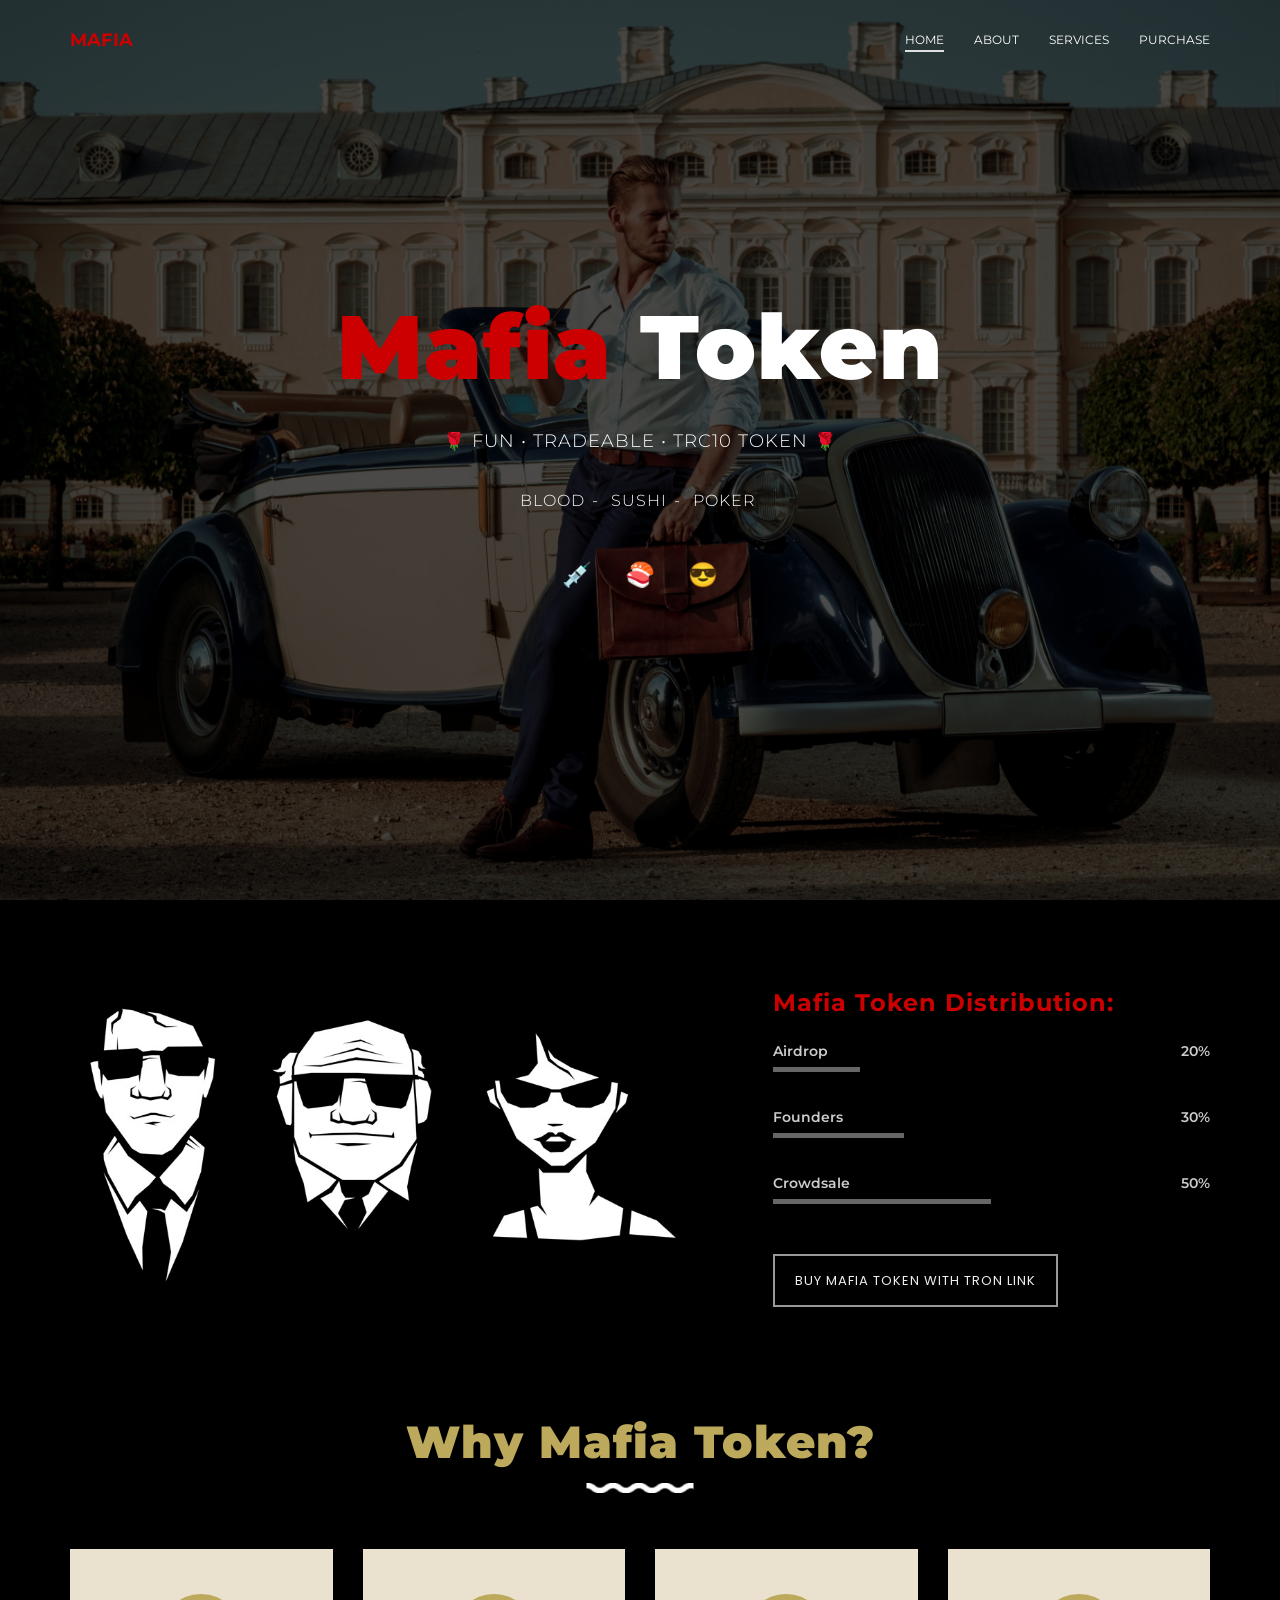
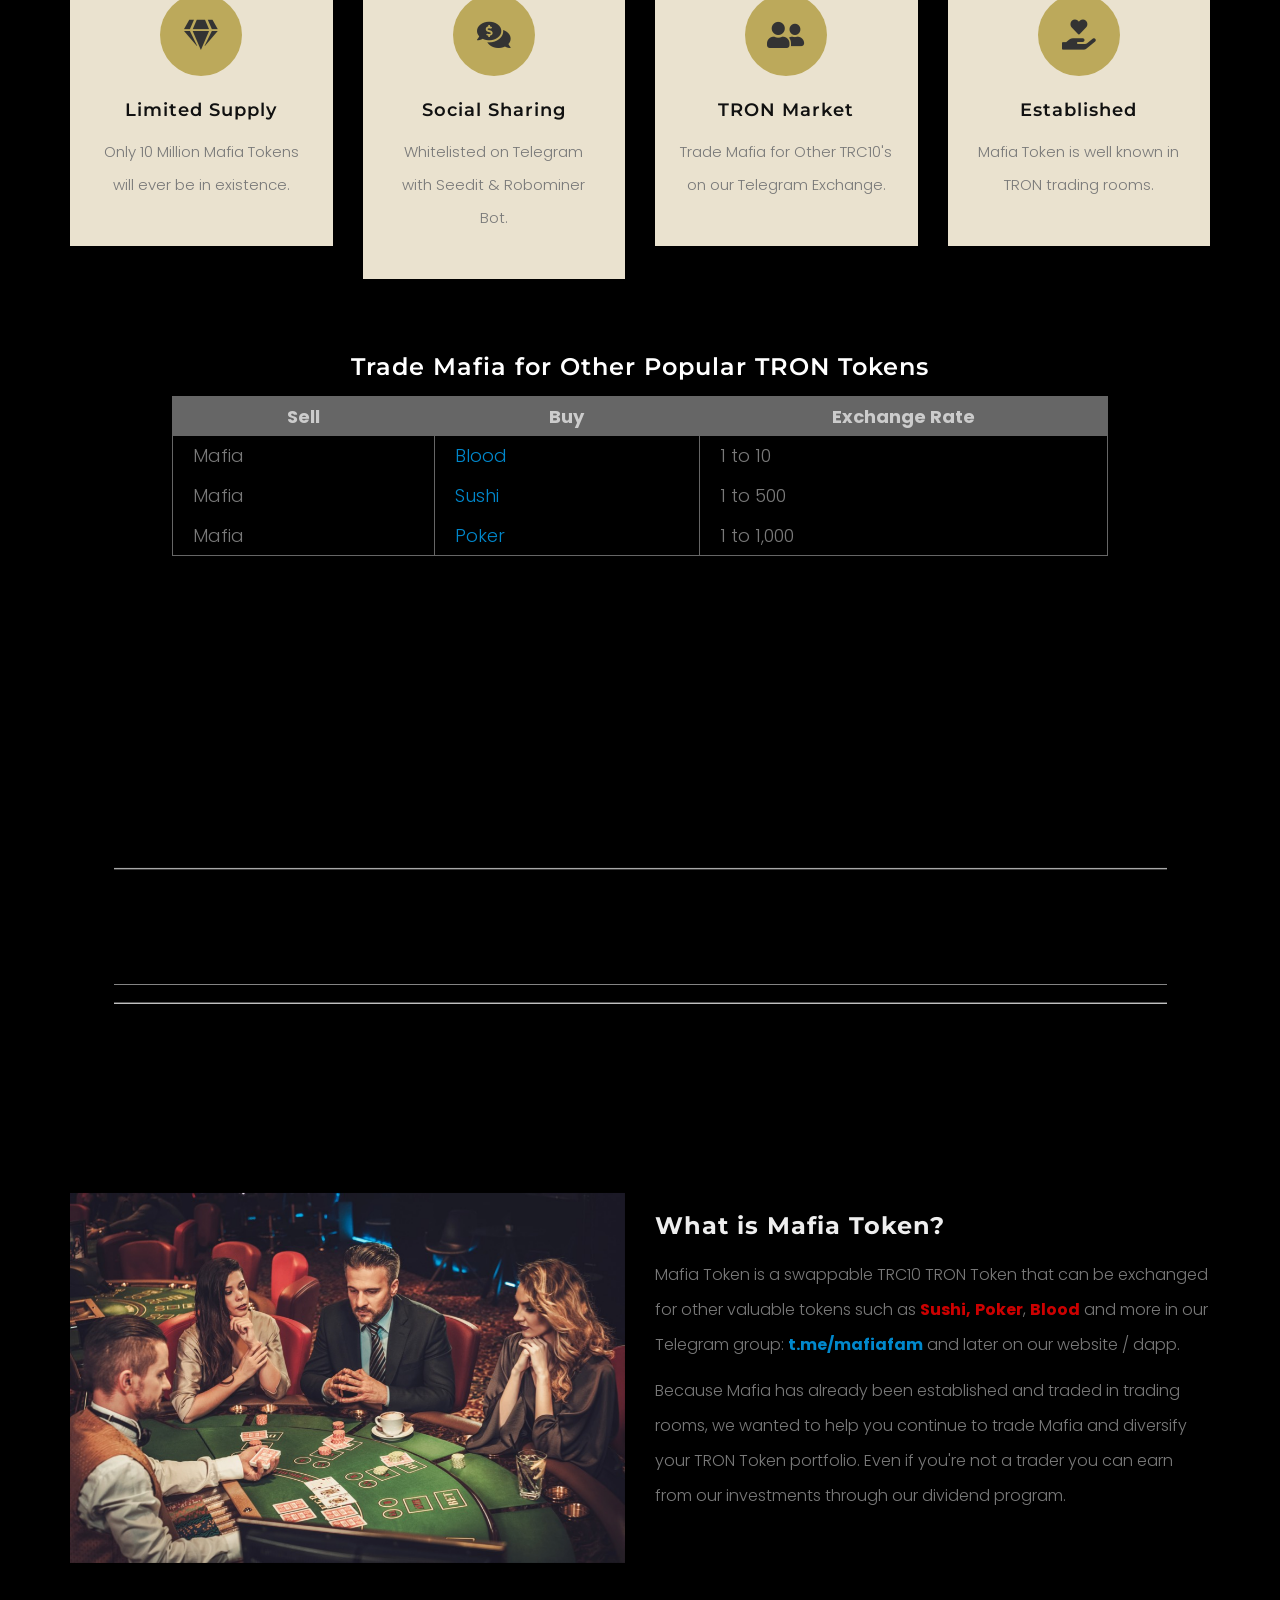
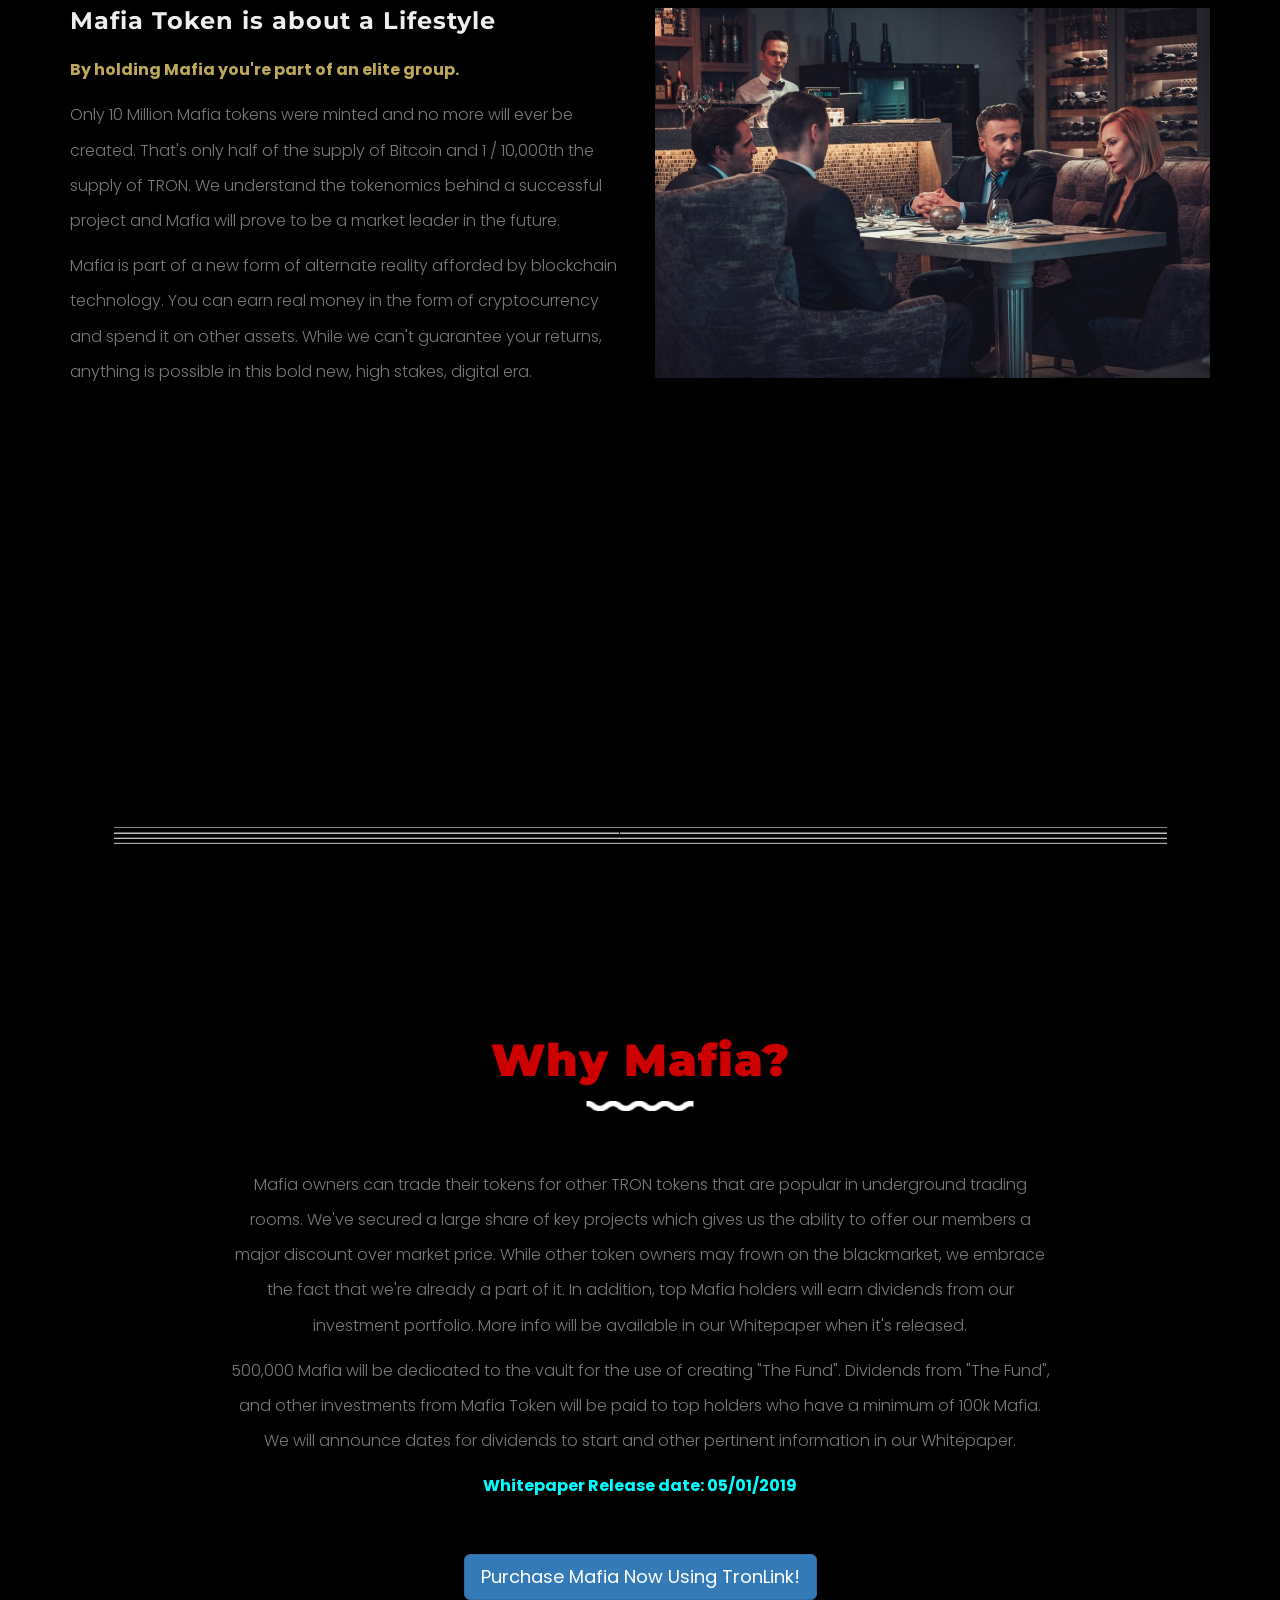
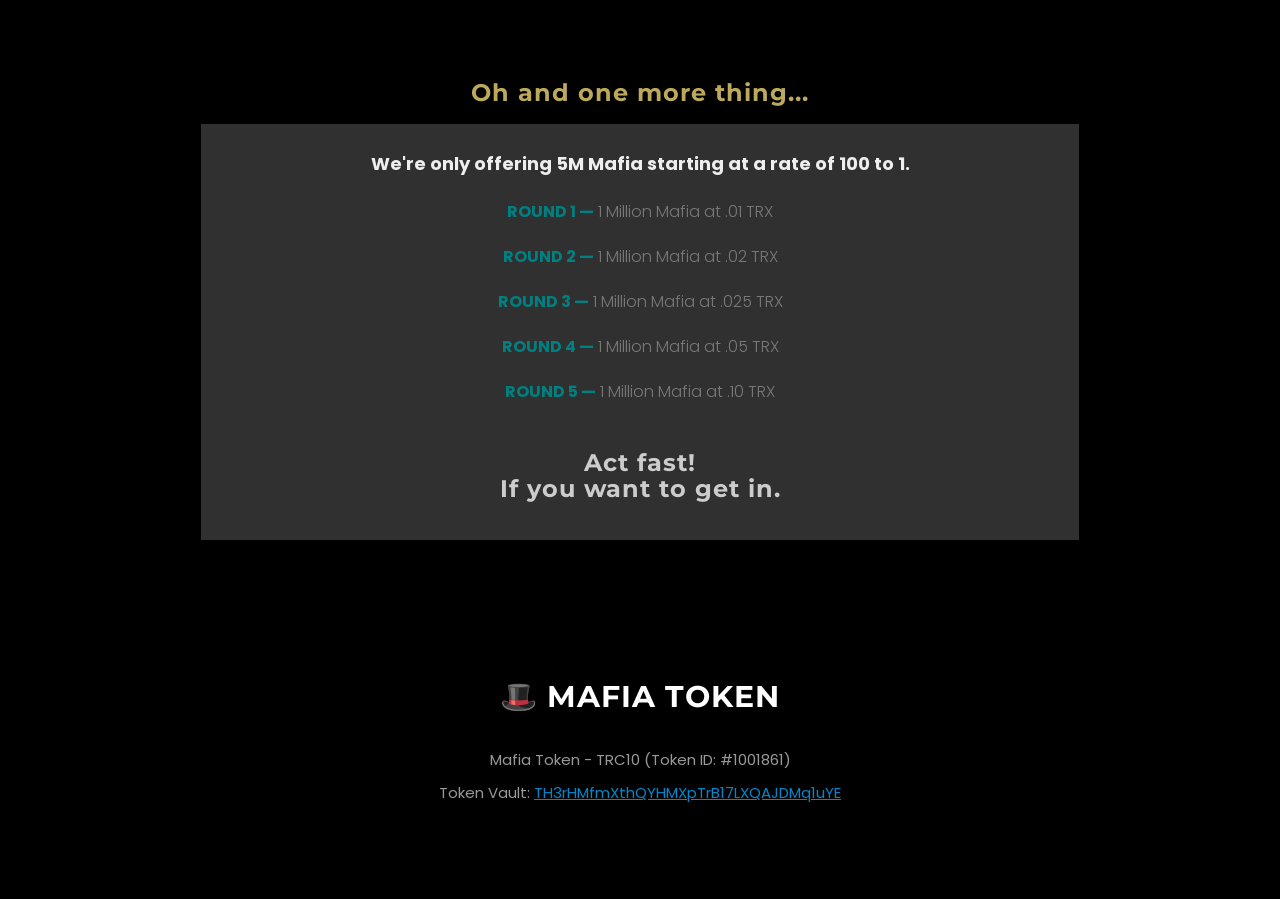
==== commit 1a6f0cd6: "Update index.html" ====
--- a/index.html
+++ b/index.html
@@ -20,13 +20,6 @@
 
         <!-- animate.css -->
         <link rel="stylesheet" href="assets/css/animate.css">
-
-        <!-- magnific-popup.css -->
-        <link rel="stylesheet" href="assets/css/magnific-popup.css">
-
-        <!-- owl carousel css -->
-        <link rel="stylesheet" href="assets/css/owl.carousel.min.css">
-        <link rel="stylesheet" href="assets/css/owl.theme.min.css">
 
         <!-- font-awesome.min.css -->
 		<link rel="stylesheet" href="https://use.fontawesome.com/releases/v5.7.2/css/all.css" integrity="sha384-fnmOCqbTlWIlj8LyTjo7mOUStjsKC4pOpQbqyi7RrhN7udi9RwhKkMHpvLbHG9Sr" crossorigin="anonymous">
@@ -124,7 +117,6 @@
                             <span>Blood</span>                            
                             <span>Sushi</span>
                             <span>Poker</span>
-                            <span>SatoshiNakamoto</span>                            
                         </h3>
                         <ul class="text-center list-unstyled social">
                          	<li>
@@ -142,11 +134,6 @@
                                     😎
                                 </a>
                             </li>
-                            <li>
-                            	<a href="">
-                            		😱
-                            	</a>
-                            </li>
                         </ul>
                     </div>
                 </div>
@@ -282,11 +269,6 @@
 						<td>Mafia</td>
 						<td><a href="https://tronscan.org/#/token/1001023/holders" style="color:#08c;" target="_blank">Blood</a></td>
 						<td>1 to 10</td>												
-					</tr>
-					<tr>
-						<td>Mafia</td>
-						<td><a href="https://tronscan.org/#/token/1000531/holders" style="color:#08c;" target="_blank">SatoshiNakamoto</a></td>
-						<td>1 to 100</td>												
 					</tr>					
 					<tr>
 						<td>Mafia</td>
@@ -471,9 +453,6 @@
         <!--bootstrap.min.js-->
         <script src="assets/js/bootstrap.min.js"></script>
 
-        <!--jquery.magnific-popup.min.js-->
-        <script src="assets/js/jquery.magnific-popup.min.js"></script>
-
         <!--isotope.pkgd.min.js-->
         <script src="assets/js/isotope.pkgd.min.js"></script>
 
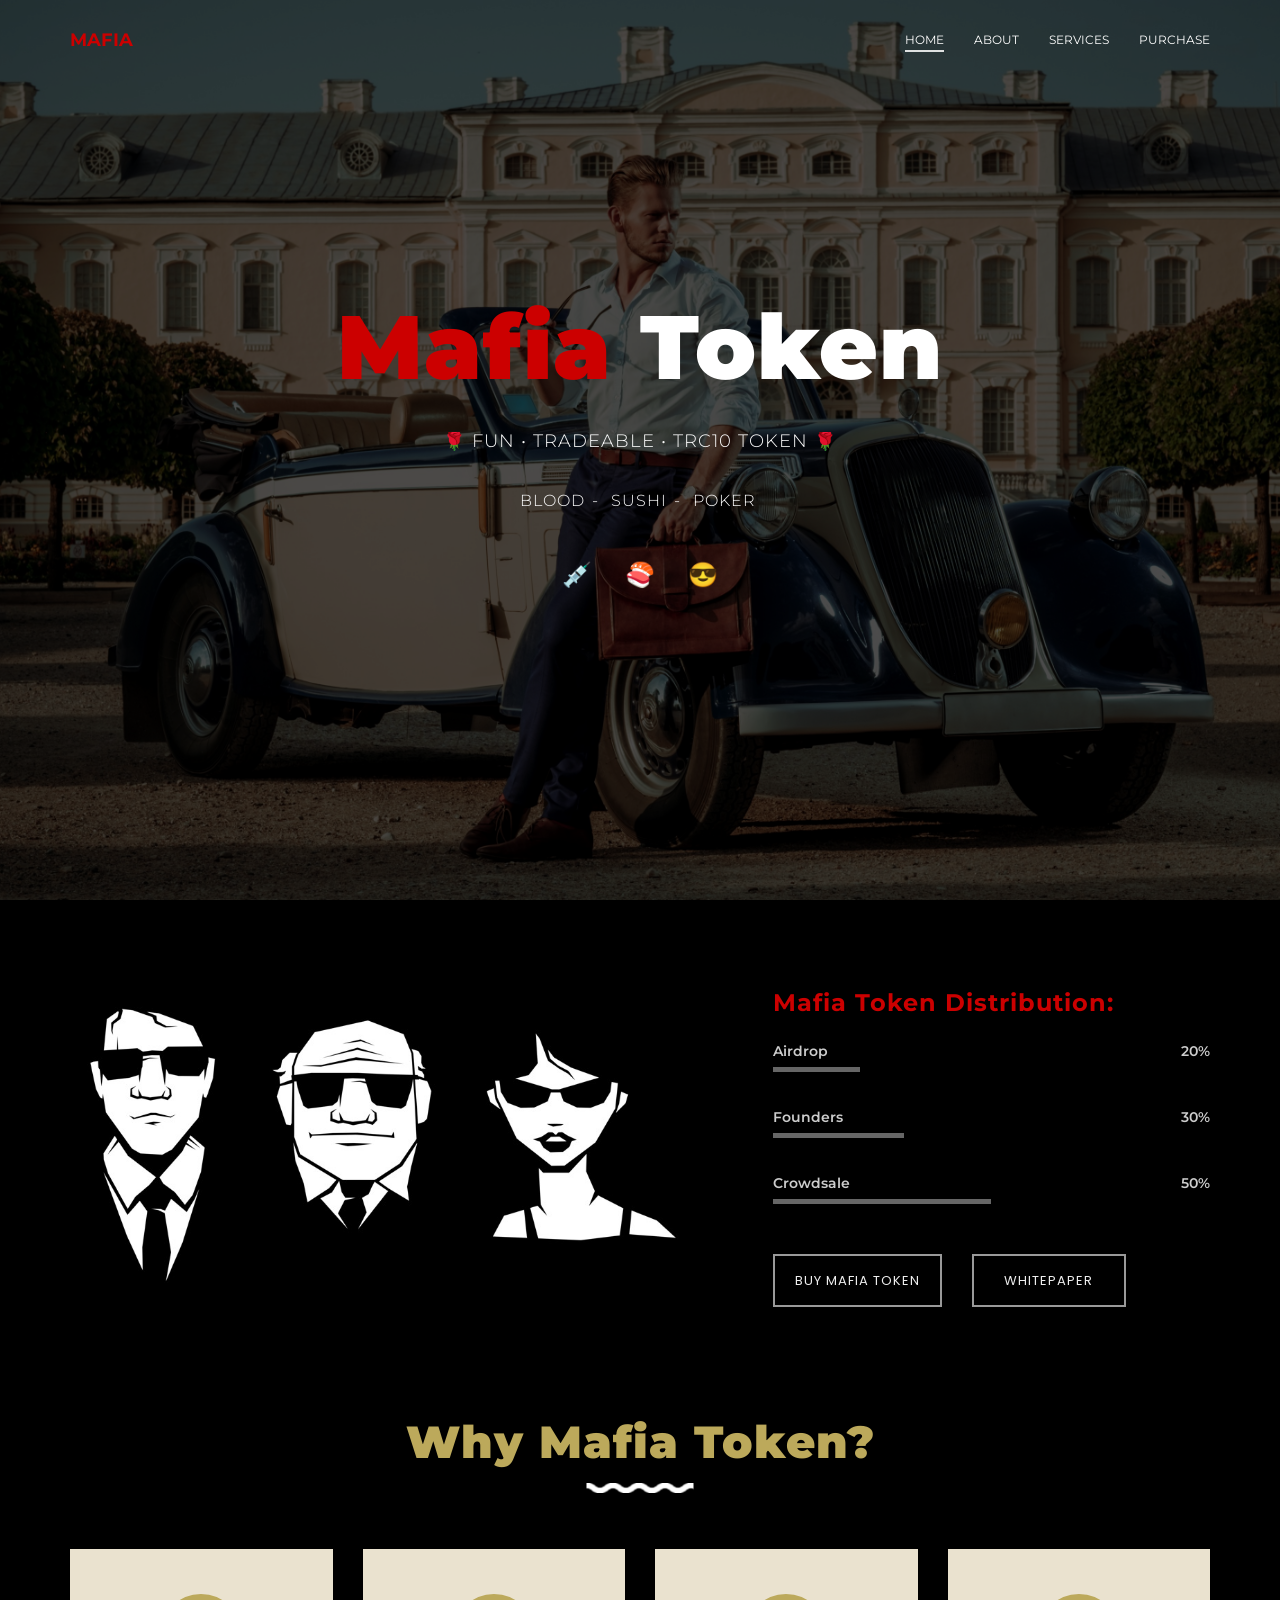
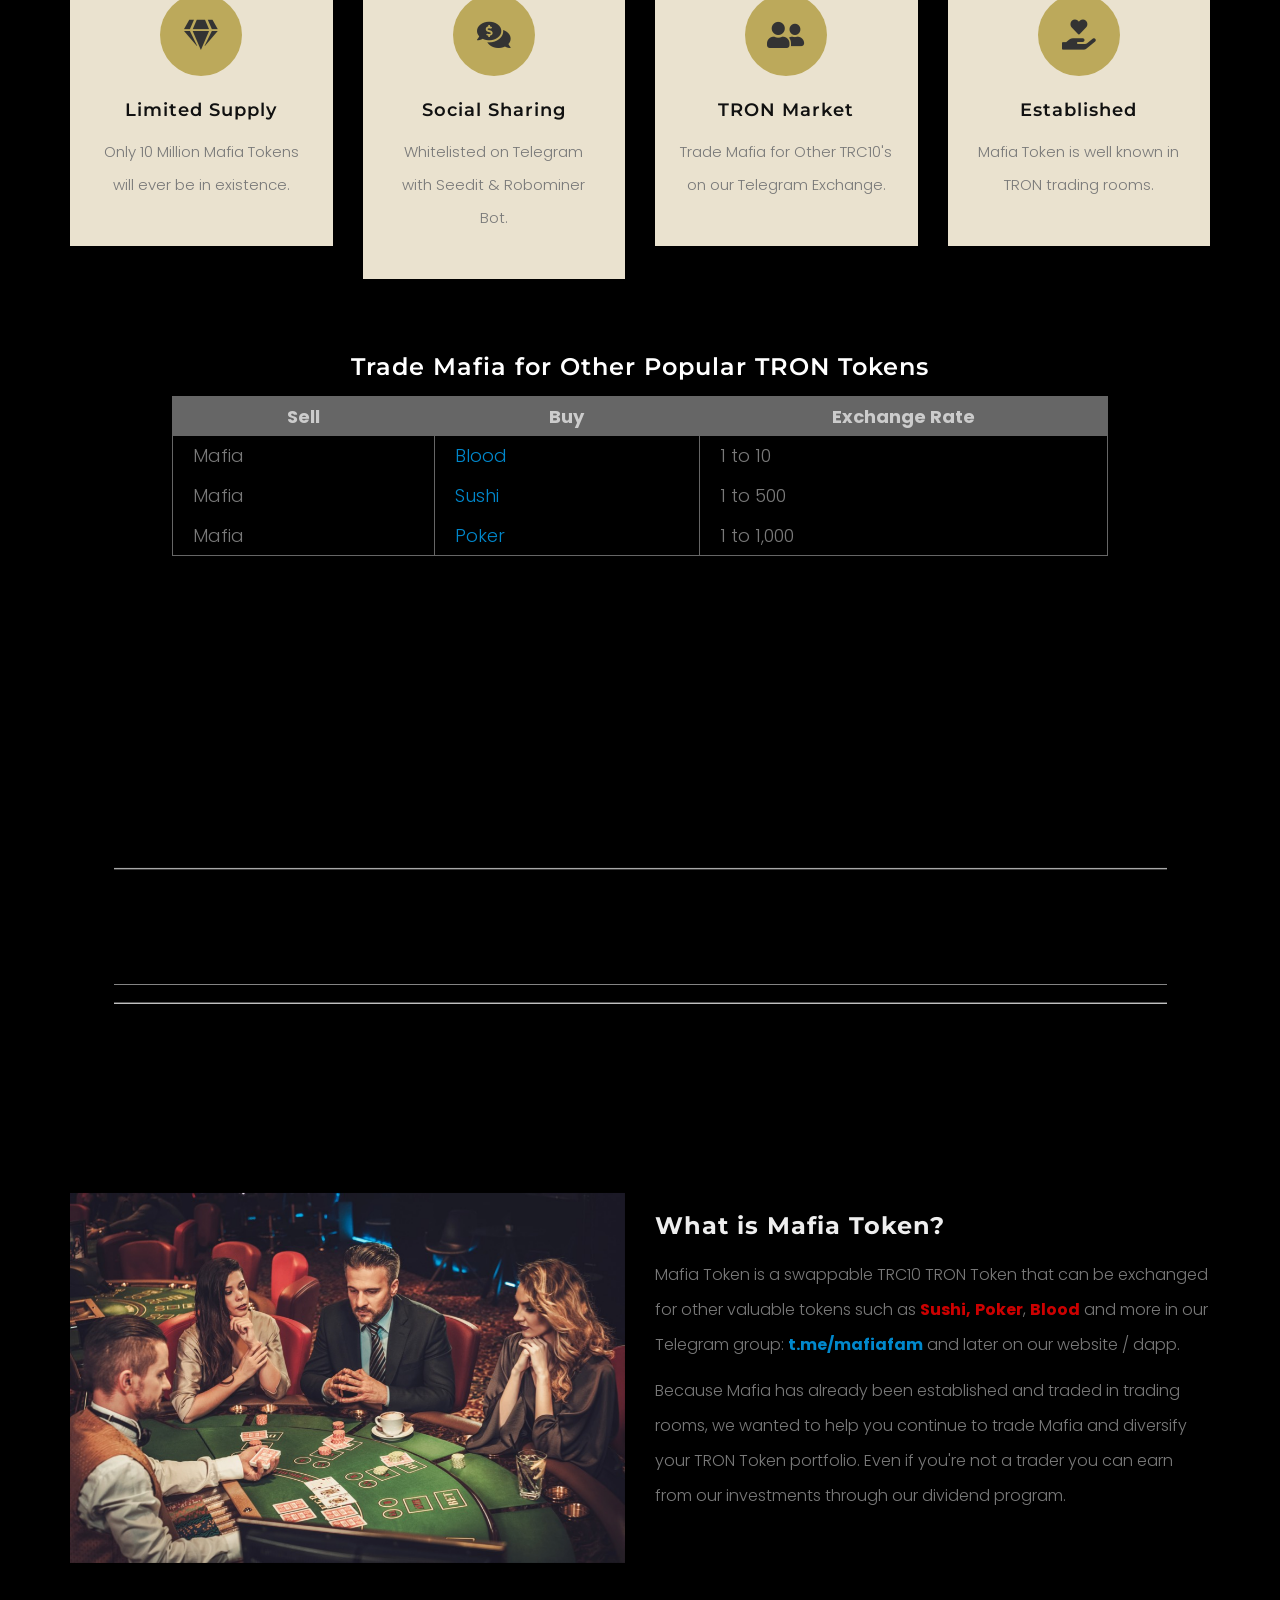
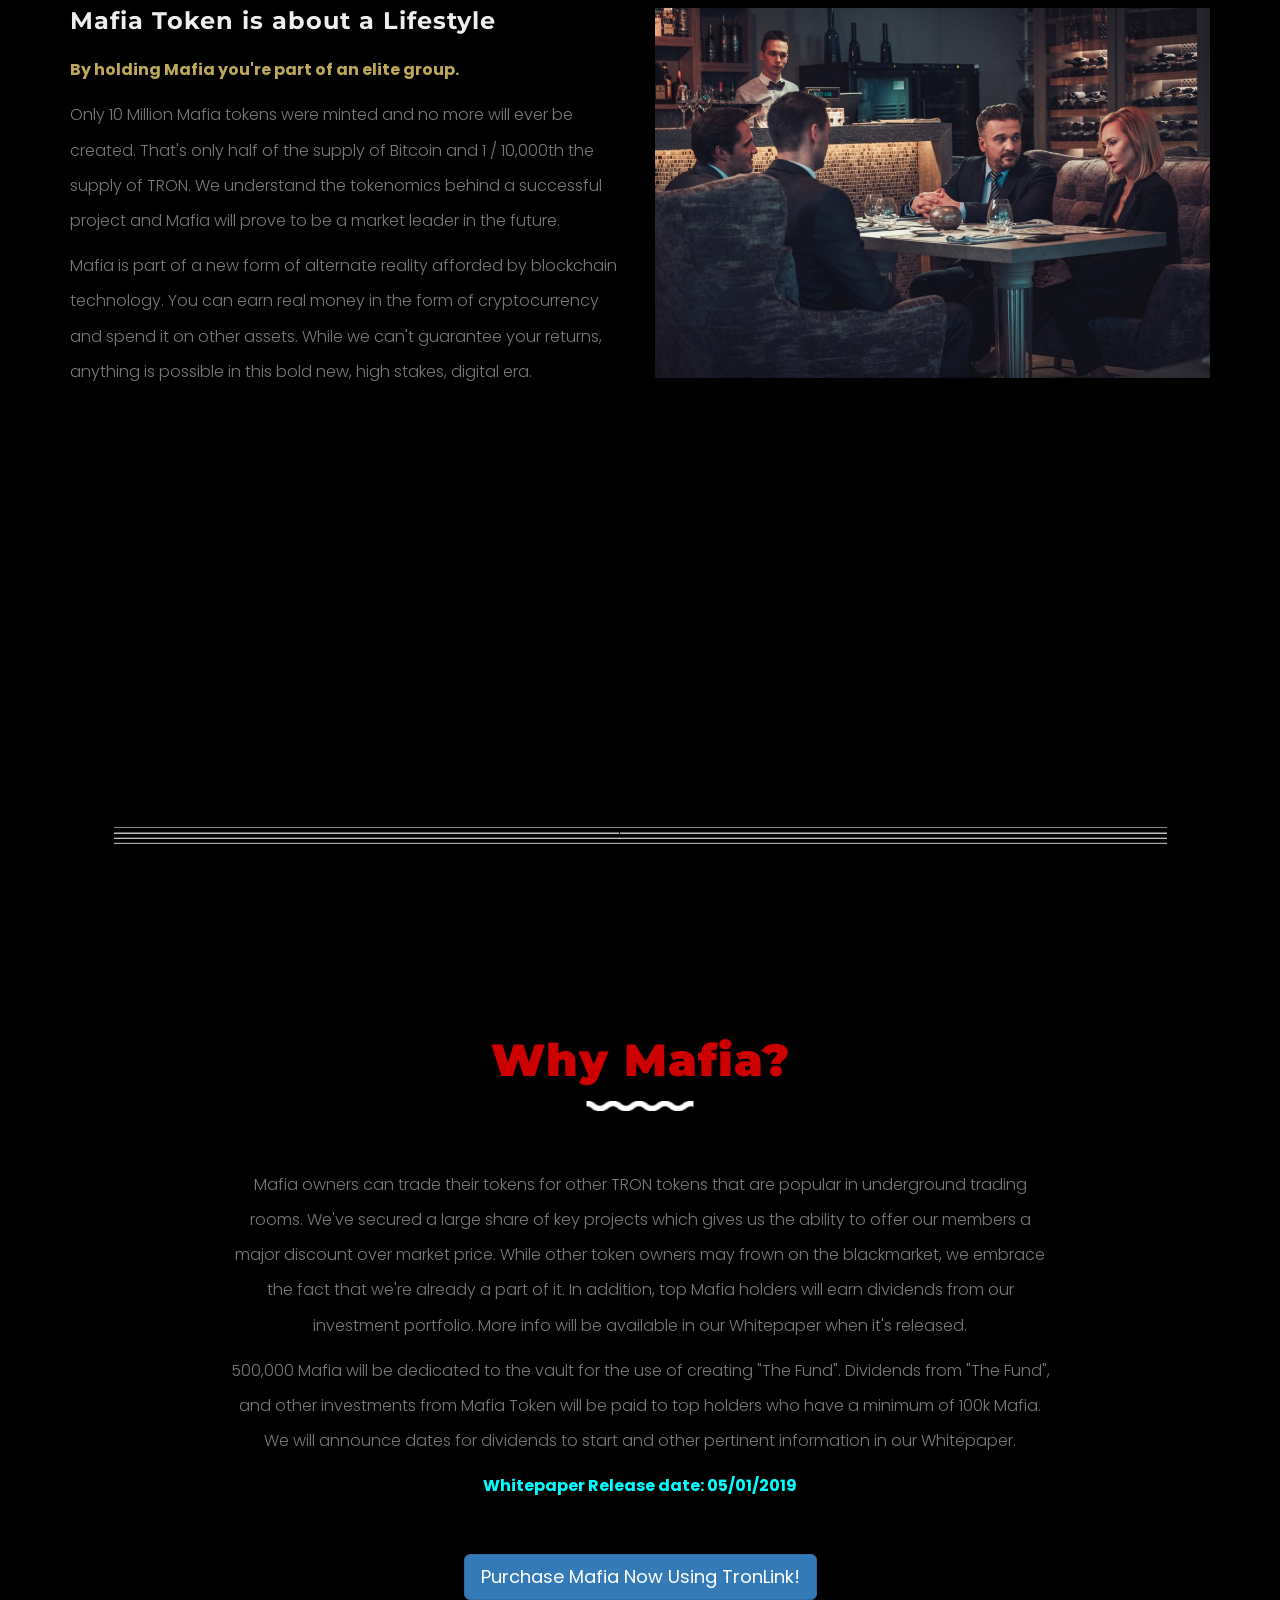
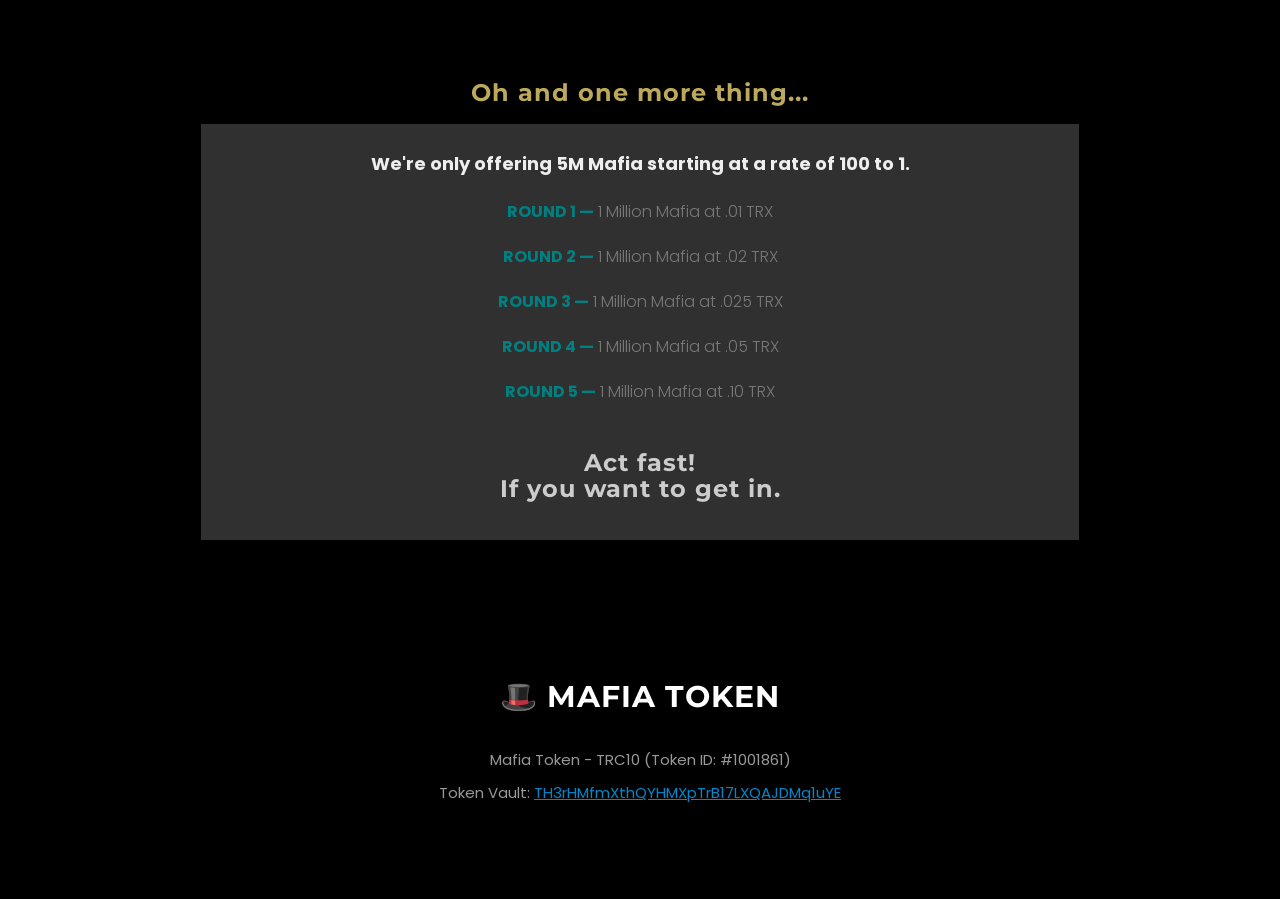
==== commit 74fdea9f: "Update index.html add whitepaper button" ====
--- a/index.html
+++ b/index.html
@@ -189,9 +189,13 @@
 
                         </div><!--.skills-->
                         
+                        <div class="about_btns animated animated_scroll fadeInUp" style="float:left;animation-delay: 0.3s">
+                            <a href="/tronlink/">Buy Mafia Token</a>
+                        </div>
+			    
                         <div class="about_btns animated animated_scroll fadeInUp" style="animation-delay: 0.3s">
-                            <a href="/tronlink/">Buy Mafia Token with Tron Link</a>
-                        </div>
+                            <a href="/whitepaper.pdf">Whitepaper</a>
+                        </div>			    
                         
                     </div><!--.col-sm-7-->
                 </div><!--.row-->
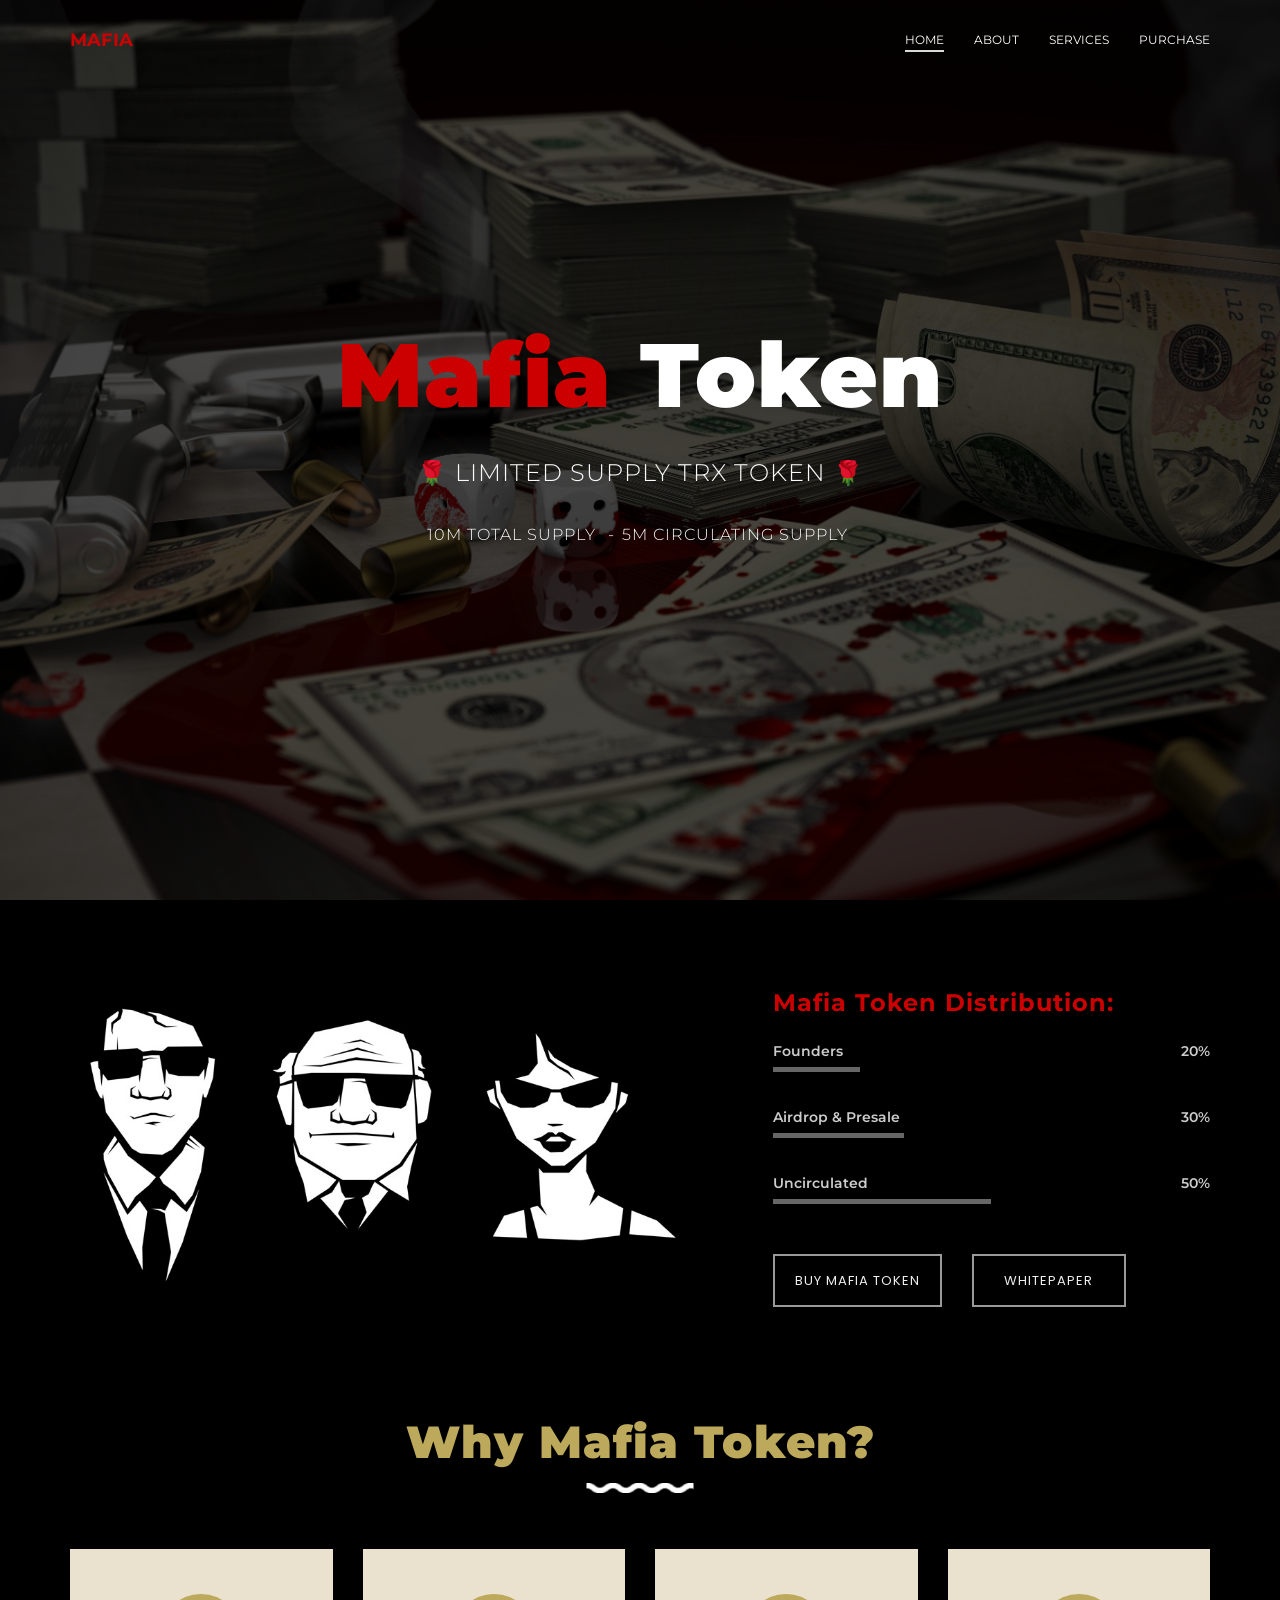
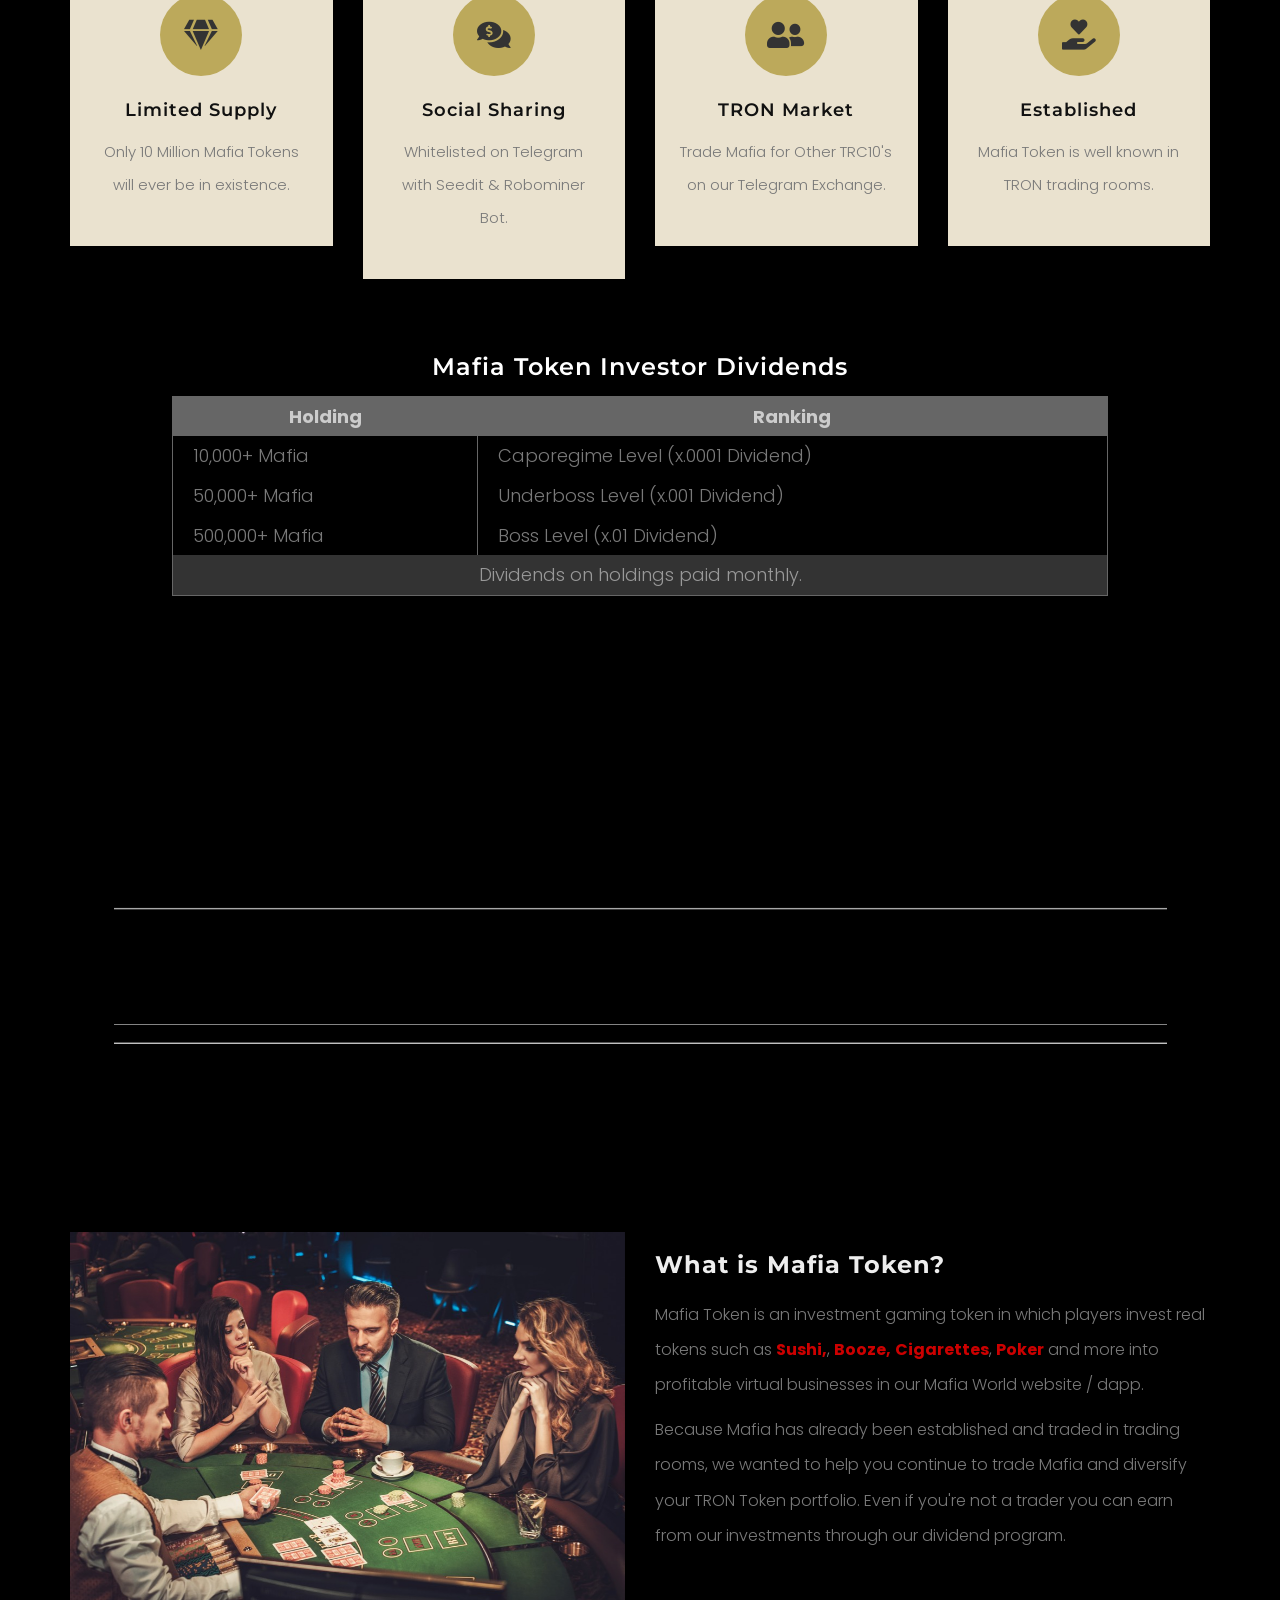
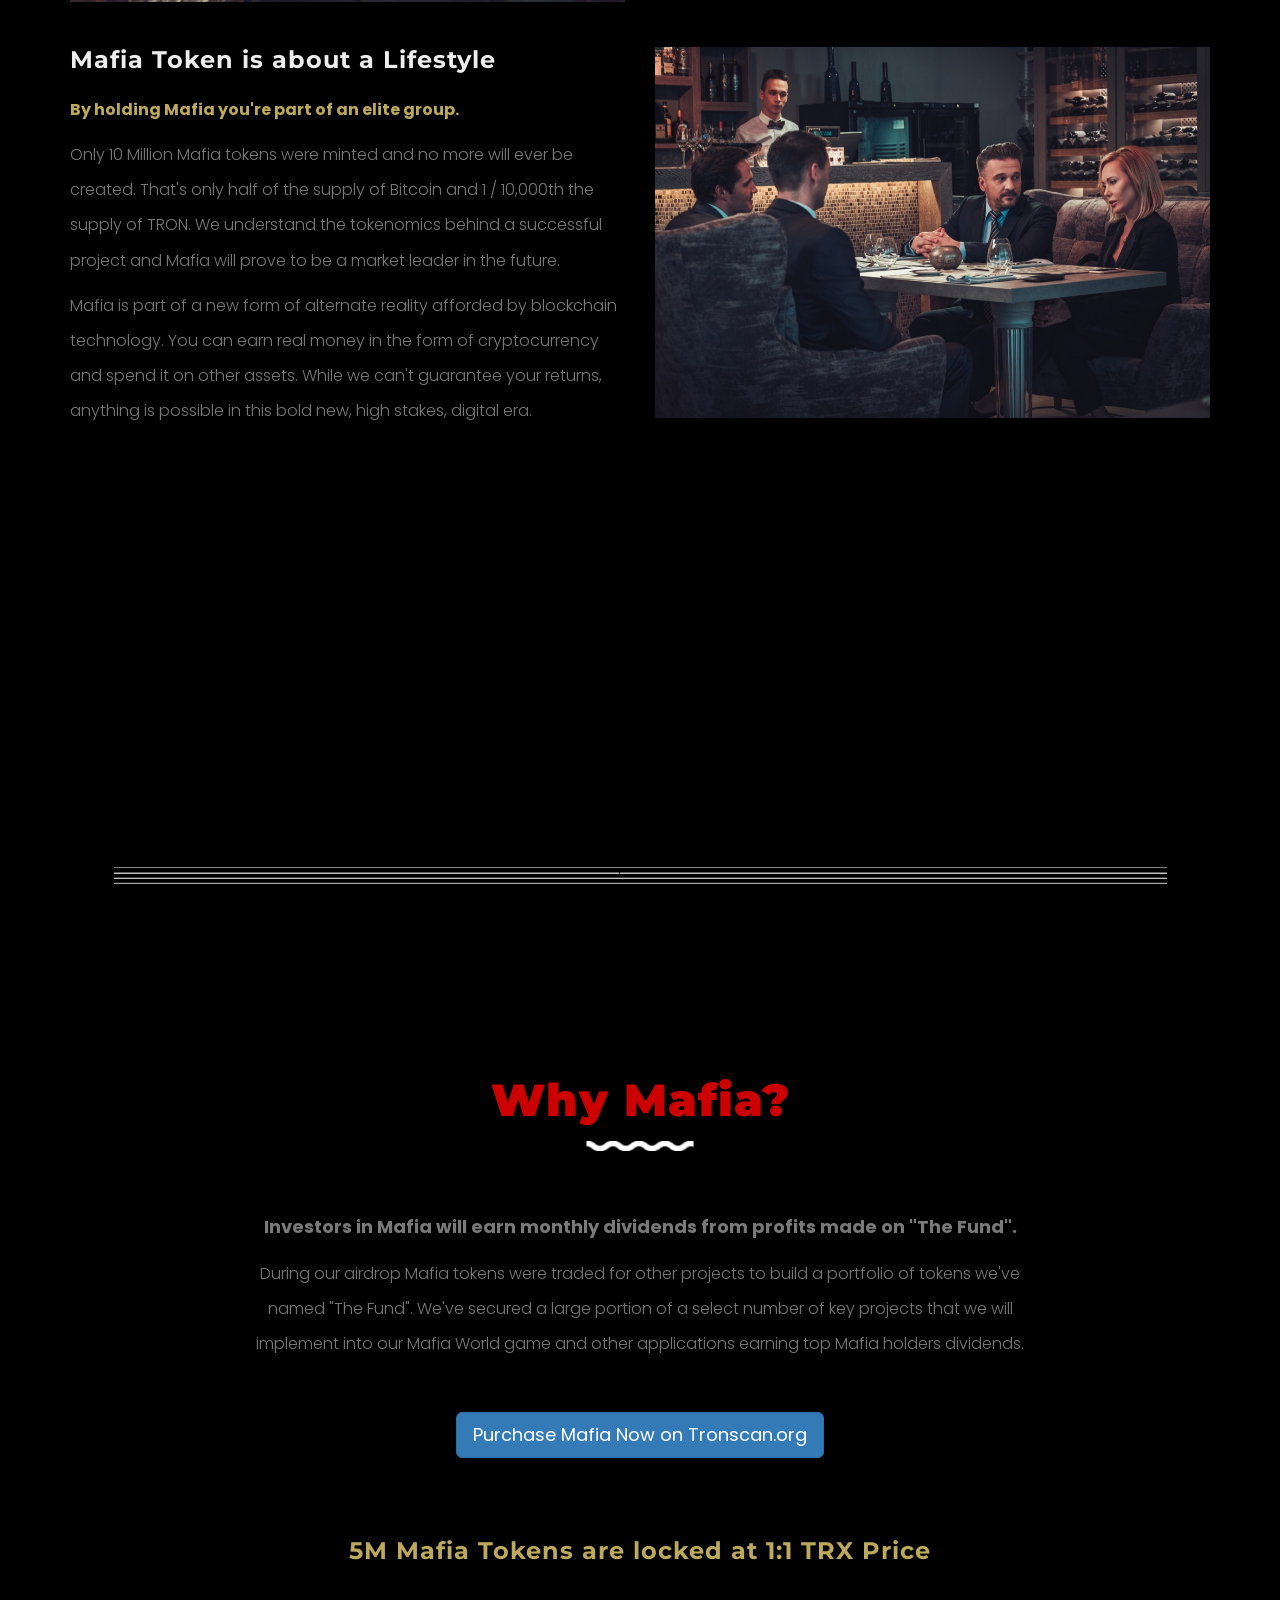
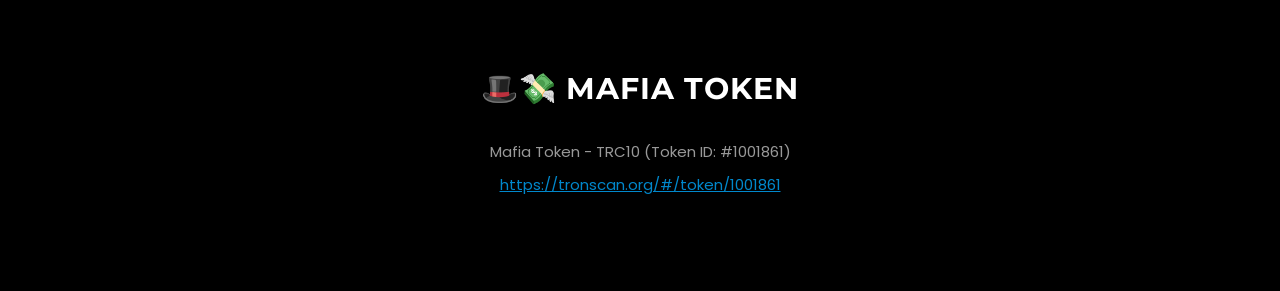
==== commit a85753d5: "updates about divs" ====
--- a/index.html
+++ b/index.html
@@ -74,7 +74,7 @@
 
         <!--Start Home Section-->
         <section class="home" id="home">
-            <div class="full_height" data-parallax="scroll" data-image-src="assets/images/me-1.jpg">
+            <div class="full_height" data-parallax="scroll" data-image-src="assets/images/mafiatokenfamily.jpg">
                 
                 <!-- nav -->
                 <nav class="navbar navbar-default navbar-fixed-top">
@@ -112,29 +112,11 @@
                 <div class="display-table">
                     <div class="display-table-cell">
                         <h1><span style="color:#c00;">Mafia</span> Token</h1>
-                        <h3 style="font-size: 18px;">🌹 Fun &bull; Tradeable &bull; TRC10 Token 🌹</h3>
+                        <h3 style="font-size: 24px;">&#x1F339; Limited Supply TRX Token &#x1F339;</h3>
                         <h3>
-                            <span>Blood</span>                            
-                            <span>Sushi</span>
-                            <span>Poker</span>
+                            <span>10M Total Supply</span>                            
+                            <span>5M Circulating Supply</span>
                         </h3>
-                        <ul class="text-center list-unstyled social">
-                         	<li>
-                                <a href="#">
-                                   💉
-                                </a>
-                            </li>                            
-                            <li>
-                                <a href="#">
-                                   	🍣
-                                </a>
-                            </li>
-                            <li>
-                                <a href="#">
-                                    😎
-                                </a>
-                            </li>
-                        </ul>
                     </div>
                 </div>
                 <div class="scroll_down"> 
@@ -160,18 +142,18 @@
                         <!-- Skills -->
                         <div class="skills">
 
-                            <!--skill 2-->
+                            <!--skill 1-->
                             <div class="skill">
-                                <span>Airdrop</span>
+                                <span>Founders</span>
                                 <span>20%</span>
                                 <div class="progress_bg">
                                     <div class="progress_bar"></div>
                                 </div>
                             </div>
 
-                            <!--skill 1-->
+                            <!--skill 2-->
                             <div class="skill">
-                                <span>Founders</span>
+                                <span>Airdrop &amp; Presale</span>
                                 <span>30%</span>
                                 <div class="progress_bg">
                                     <div class="progress_bar"></div>
@@ -180,7 +162,7 @@
 
                             <!--skill 3-->
                             <div class="skill">
-                                <span>Crowdsale</span>
+                                <span>Uncirculated</span>
                                 <span>50%</span>
                                 <div class="progress_bg">
                                     <div class="progress_bar"></div>
@@ -189,8 +171,8 @@
 
                         </div><!--.skills-->
                         
-                        <div class="about_btns animated animated_scroll fadeInUp" style="float:left;animation-delay: 0.3s">
-                            <a href="/tronlink/">Buy Mafia Token</a>
+                        <div class="about_btns animated animated_scroll fadeInUp" style="float:left;position:relative;z-index:10;animation-delay: 0.3s">
+                            <a href="https://tronscan.org/#/token/1001861/">Buy Mafia Token</a>
                         </div>
 			    
                         <div class="about_btns animated animated_scroll fadeInUp" style="animation-delay: 0.3s">
@@ -258,33 +240,34 @@
                     </div>
                     
                     
-                 <h3 style="clear:both;padding-top:75px;text-align:center;color:#fff;font-size:24px;">Trade Mafia for Other Popular TRON Tokens</h3>
+                 <h3 style="clear:both;padding-top:75px;text-align:center;color:#fff;font-size:24px;">Mafia Token Investor Dividends</h3>
 				
-				<table>
+				<table width="70%">
 					<thead>
 					<tr>
-						<th>Sell</th>
-						<th>Buy</th>
-						<th>Exchange Rate</th>						
+						<th>Holding</th>
+						<th>Ranking</th>						
 					</tr>
 					</thead>
 					<tbody>
 					<tr>
-						<td>Mafia</td>
-						<td><a href="https://tronscan.org/#/token/1001023/holders" style="color:#08c;" target="_blank">Blood</a></td>
-						<td>1 to 10</td>												
+						<td>10,000+ Mafia</td>
+						<td>Caporegime Level (x.0001 Dividend)</td>												
 					</tr>					
 					<tr>
-						<td>Mafia</td>
-						<td><a href="https://tronscan.org/#/token/1000677/holders" style="color:#08c;" target="_blank">Sushi</a></td>
-						<td>1 to 500</td>												
+						<td>50,000+ Mafia</td>
+						<td>Underboss Level (x.001 Dividend)</td>												
 					</tr>					
 					<tr>
-						<td>Mafia</td>
-						<td><a href="https://tronscan.org/#/token/1001739/holders" style="color:#08c;" target="_blank">Poker</td>
-						<td>1 to 1,000</td>												
+						<td>500,000+ Mafia</td>
+						<td>Boss Level (x.01 Dividend)</td>												
 					</tr>									
 					</tbody>
+					<tfoot>
+						<tr style="background-color:#333;">
+							<td colspan="2" style="color:#999;text-align:center;">Dividends on holdings paid monthly.</td>
+						</tr>
+					</tfoot>
 				</table>                    
                     
                 </div><!--.row-->
@@ -318,9 +301,9 @@
                     </div>
                     <div class="col-md-6">
                     	<h3 style="padding-top: 20px;">What is Mafia Token?</h3>
-						<p>Mafia Token is a swappable TRC10 TRON Token that can be exchanged for other 
-                        valuable tokens such as <strong style="color:#c00;">Sushi,</strong> <strong style="color:#c00;">Poker</strong>,  
-                        <strong style="color:#c00;">Blood</strong> and more in our Telegram group: <a href="https://t.me/mafiafam" style="font-weight:bold; color:#08c;">t.me/mafiafam</a> and later on our website / dapp.</p>
+						<p>Mafia Token is an investment gaming token in which players invest real tokens  
+                        such as <strong style="color:#c00;">Sushi,</strong>, <strong style="color:#c00;">Booze,</strong> <strong style="color:#c00;">Cigarettes</strong>,  
+                        <strong style="color:#c00;">Poker</strong> and more into profitable virtual businesses in our Mafia World website / dapp.</p>
                         
                         <p>Because Mafia has already been established and traded in trading rooms, 
                         we wanted to help you continue to trade Mafia and diversify your TRON Token portfolio.
@@ -393,38 +376,20 @@
 
                 <div class="row">
                 <div style="width: 70%;margin: 0 auto 50px;">
+
+				<p style="font-size: 18px; text-align:center;font-weight:bold;">Investors in Mafia will earn monthly dividends from profits made on "The Fund".</p>                
                 
 				<p style="text-align:center;">
-					Mafia owners can trade their tokens for other TRON tokens that are popular in underground trading rooms.
-					We've secured a large share of key projects which gives us the ability to offer our members a major discount
-					over market price. While other token owners may frown on the blackmarket, we embrace the fact that we're already a part of it.
-					
-					In addition, top Mafia holders will earn dividends from our investment portfolio. 
-					More info will be available in our Whitepaper when it's released.
+					During our airdrop Mafia tokens were traded for other projects to build a portfolio of tokens we've named "The Fund".
+					We've secured a large portion of a select number of key projects that we will implement into our Mafia World game and other
+					applications earning top Mafia holders dividends. 
 				</p>
-				<p style="text-align:center;">
-				500,000 Mafia will be dedicated to the vault for the use of creating "The Fund". Dividends from "The Fund",
-				and other investments from Mafia Token will be paid to top holders who have a minimum of 100k Mafia. 
-				We will announce dates for dividends to start and other pertinent information in our Whitepaper.</p> 
-				<p style="color:aqua;text-align:center;"><strong>Whitepaper Release date: 05/01/2019</strong></p>                       
 				</div>
 				
-				 <button type="button" class="btn btn-primary btn-lg" style="display:block; margin: 40px auto;clear:both;" onclick="window.location.href='/tronlink/'">Purchase Mafia Now Using TronLink!</button>		
-
-
-                <h3 style="text-align:center;color:#BCA95B;margin-top:80px;">Oh and one more thing...</h3>
-
-                <div style="width: 75%;margin: 0 auto 50px;background-color:#303030;padding:20px;">
-                <p style="text-align:center;font-size:18px;font-weight:bold;color:#eee;">
-                	We're only offering 5M Mafia starting at a rate of 100 to 1.
-                </p>
-                <p style="text-align:center;"><strong style="color:teal;">ROUND 1 &mdash;</strong> 1 Million Mafia at .01 TRX</p>
-                <p style="text-align:center;"><strong style="color:teal;">ROUND 2 &mdash;</strong> 1 Million Mafia at .02 TRX</p>
-                <p style="text-align:center;"><strong style="color:teal;">ROUND 3 &mdash;</strong> 1 Million Mafia at .025 TRX</p>
-                <p style="text-align:center;"><strong style="color:teal;">ROUND 4 &mdash;</strong> 1 Million Mafia at .05 TRX</p>
-                <p style="text-align:center;"><strong style="color:teal;">ROUND 5 &mdash;</strong> 1 Million Mafia at .10 TRX</p>
-                <h3 style="margin-top:40px;color:#ccc;text-align:center;">Act fast!<br> If you want to get in.</h3>
-                </div>                             
+				 <button type="button" class="btn btn-primary btn-lg" style="display:block; margin: 40px auto;clear:both;" onclick="window.location.href='https://tronscan.org/#/token/1001861/'">Purchase Mafia Now on Tronscan.org</button>		
+
+
+                <h3 style="text-align:center;color:#BCA95B;margin-top:80px;">5M Mafia Tokens are locked at 1:1 TRX Price</h3>
                 
                 </div><!--.row-->
             </div><!--.container-->
@@ -434,9 +399,9 @@
         <!--Start Footer-->
         <footer class="padding-top-90 padding-bottom-90">
             <div class="container text-center animated animated_scroll fadeInUp" style="animation-delay: 0.3s">
-                <h3>🎩 Mafia Token</h3>
+                <h3>&#x1F3A9;&#x1F4B8; Mafia Token</h3>
                 <p>Mafia Token - TRC10 (Token ID: #1001861)</p>
-                <p>Token Vault: <a href="https://tronscan.org/#/address/TH3rHMfmXthQYHMXpTrB17LXQAJDMq1uYE/token-balances" target="_blank" style="color:#08c;text-decoration:underline;">TH3rHMfmXthQYHMXpTrB17LXQAJDMq1uYE</a></p>                
+                <p><a href="https://tronscan.org/#/token/1001861" target="_blank" style="color:#08c;text-decoration:underline;">https://tronscan.org/#/token/1001861</a></p>                
             </div><!--.container-->  
         </footer>
         <!--End Footer-->
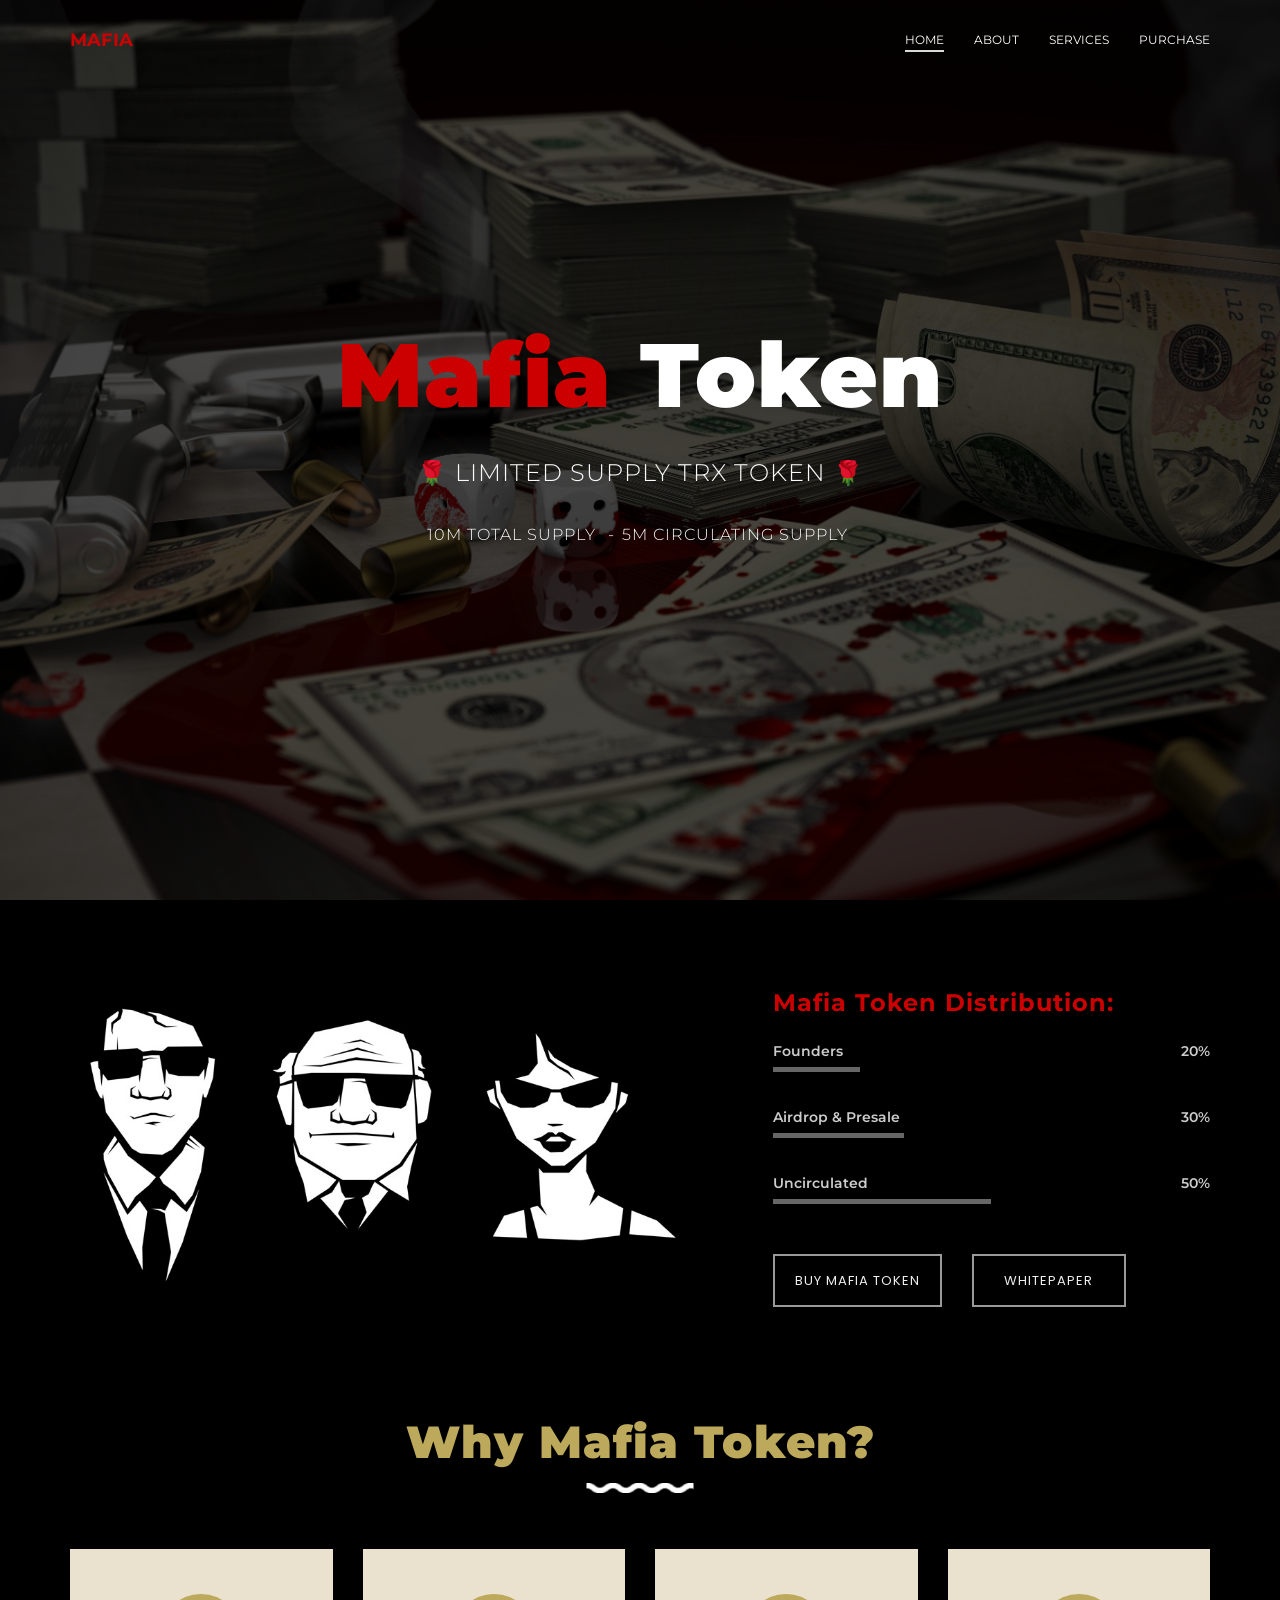
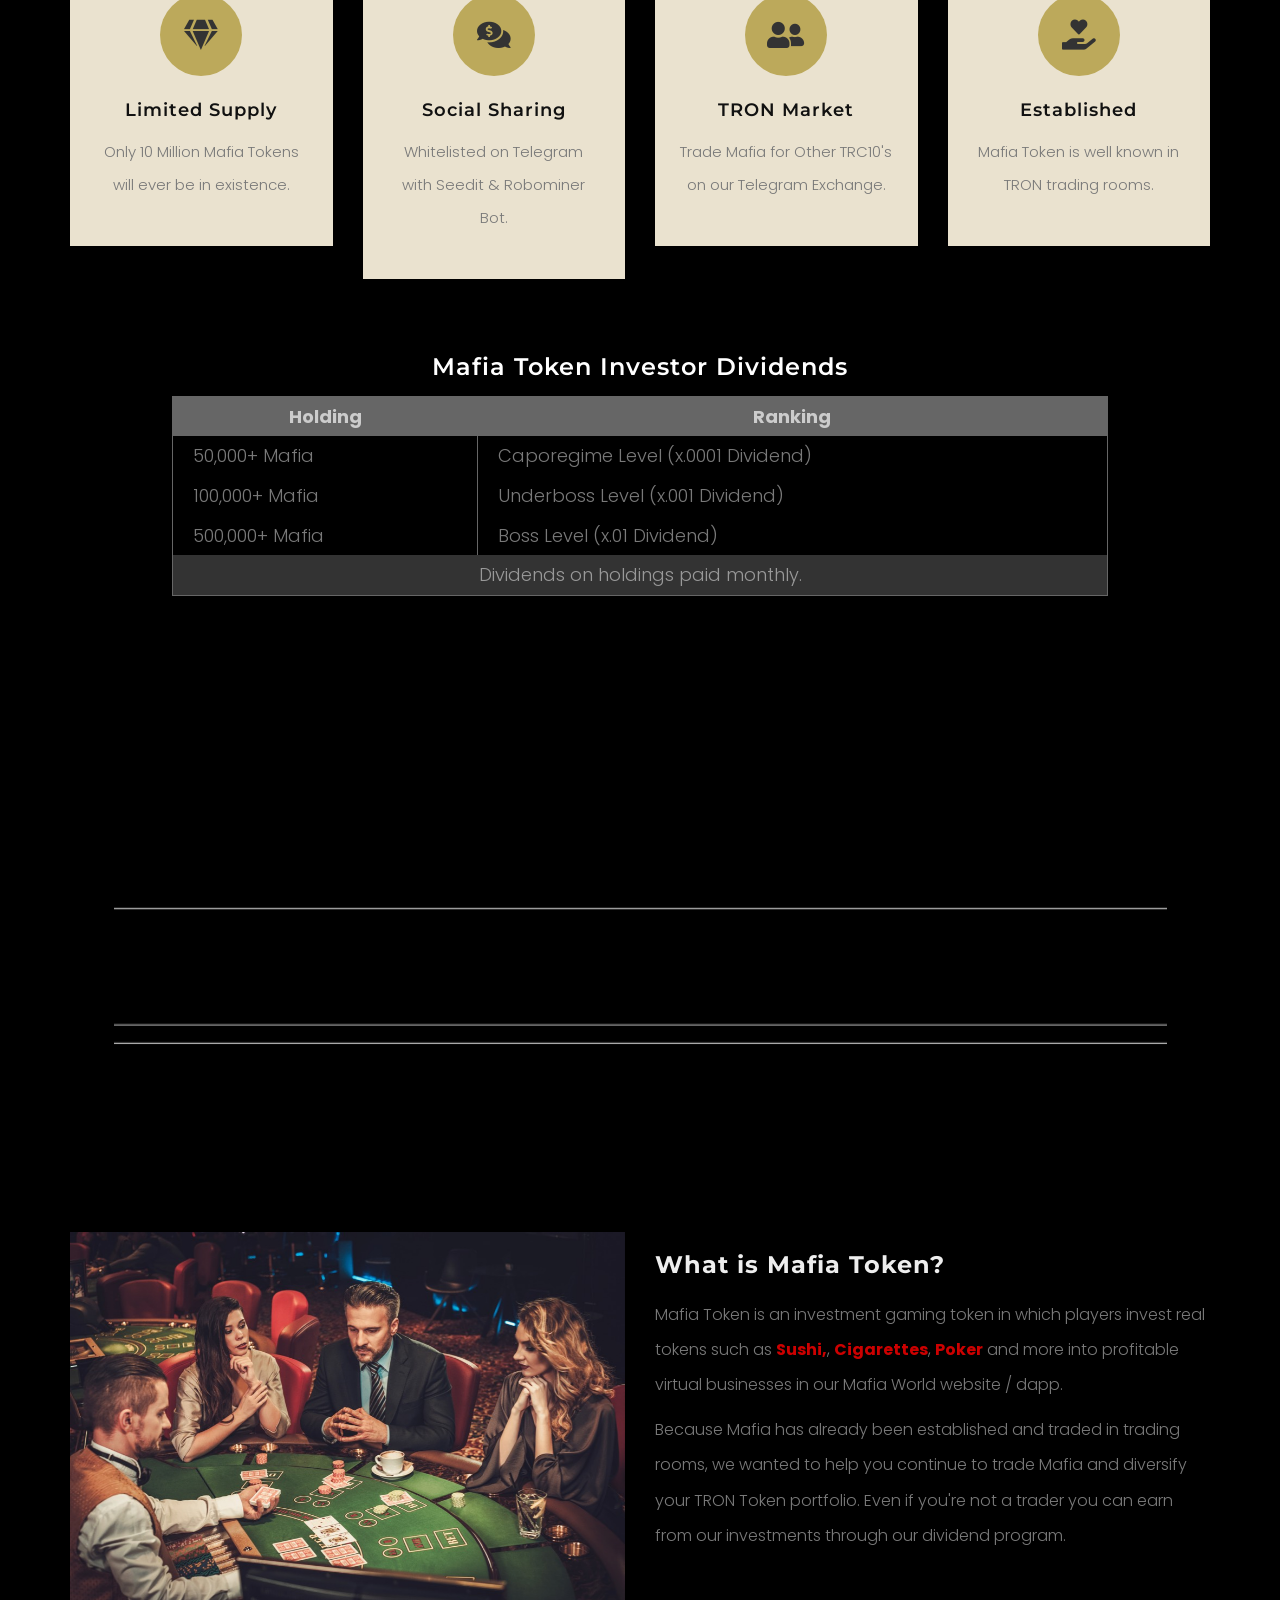
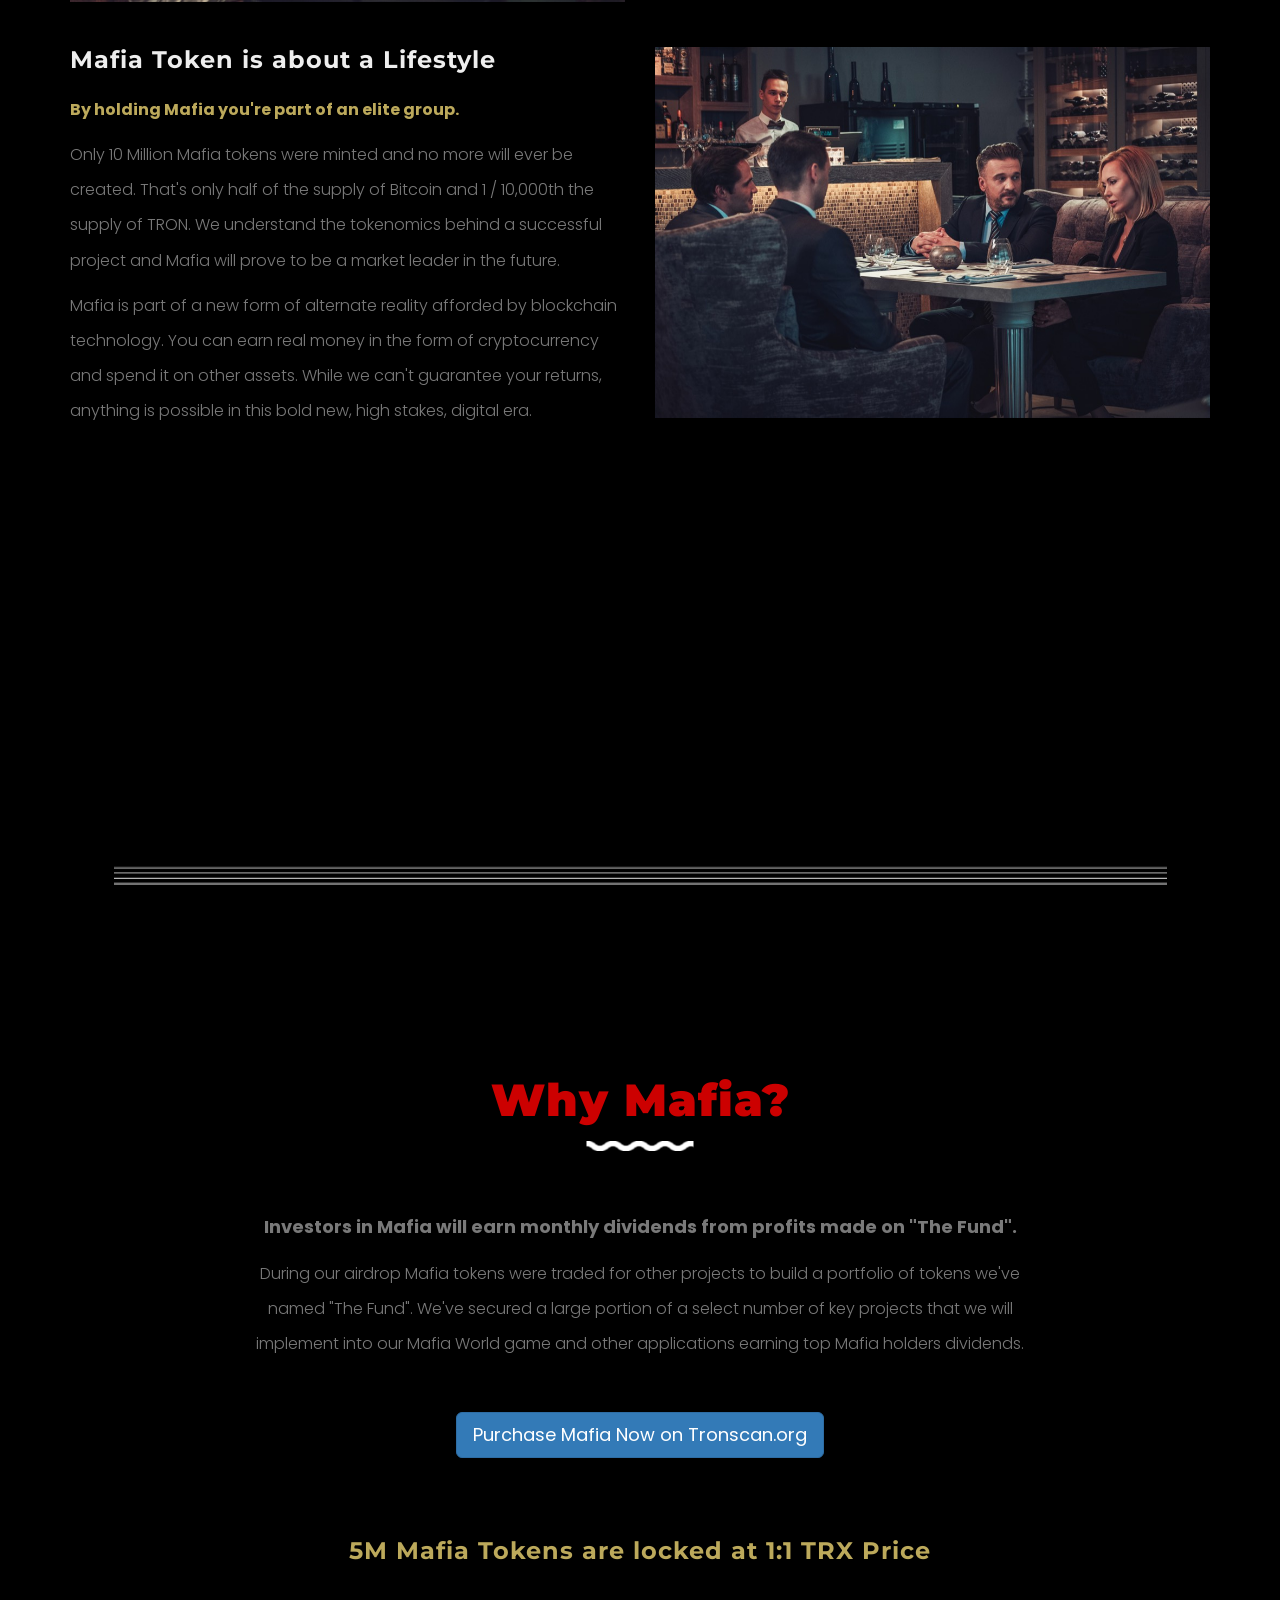
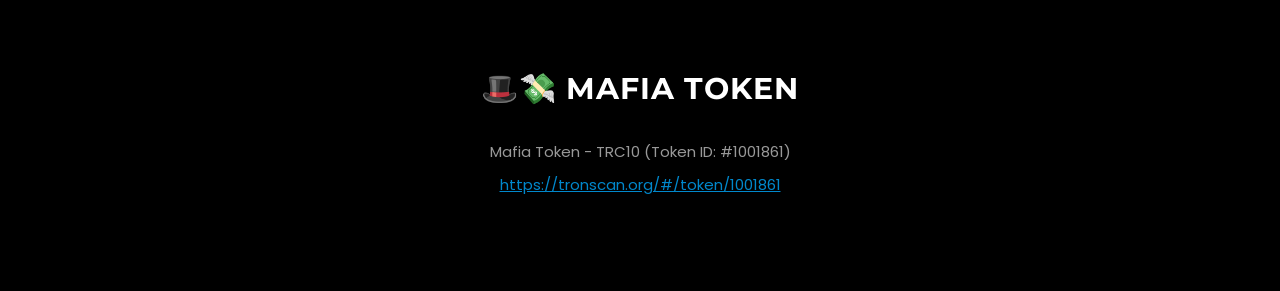
==== commit fdc00010: "Update index.html" ====
--- a/index.html
+++ b/index.html
@@ -251,11 +251,11 @@
 					</thead>
 					<tbody>
 					<tr>
-						<td>10,000+ Mafia</td>
+						<td>50,000+ Mafia</td>
 						<td>Caporegime Level (x.0001 Dividend)</td>												
 					</tr>					
 					<tr>
-						<td>50,000+ Mafia</td>
+						<td>100,000+ Mafia</td>
 						<td>Underboss Level (x.001 Dividend)</td>												
 					</tr>					
 					<tr>
@@ -302,7 +302,7 @@
                     <div class="col-md-6">
                     	<h3 style="padding-top: 20px;">What is Mafia Token?</h3>
 						<p>Mafia Token is an investment gaming token in which players invest real tokens  
-                        such as <strong style="color:#c00;">Sushi,</strong>, <strong style="color:#c00;">Booze,</strong> <strong style="color:#c00;">Cigarettes</strong>,  
+                        such as <strong style="color:#c00;">Sushi,</strong>, <strong style="color:#c00;">Cigarettes</strong>,  
                         <strong style="color:#c00;">Poker</strong> and more into profitable virtual businesses in our Mafia World website / dapp.</p>
                         
                         <p>Because Mafia has already been established and traded in trading rooms, 
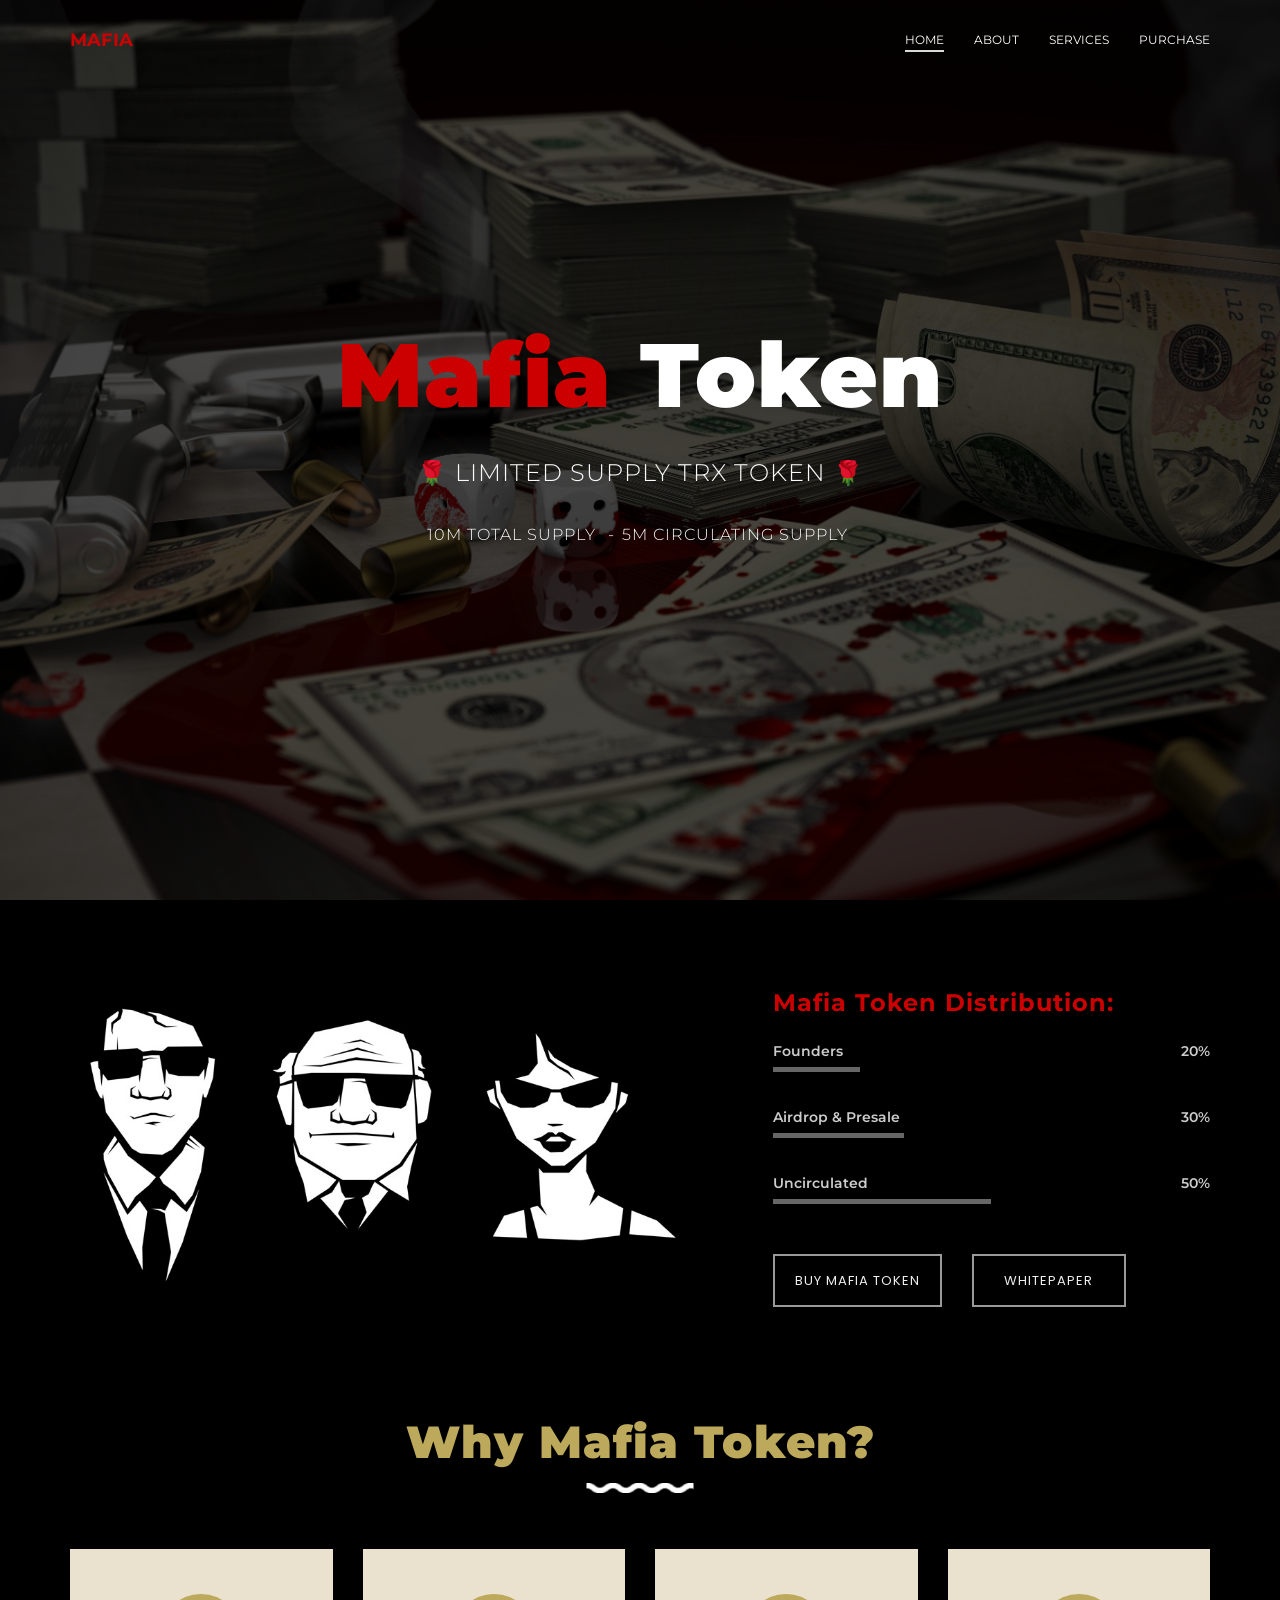
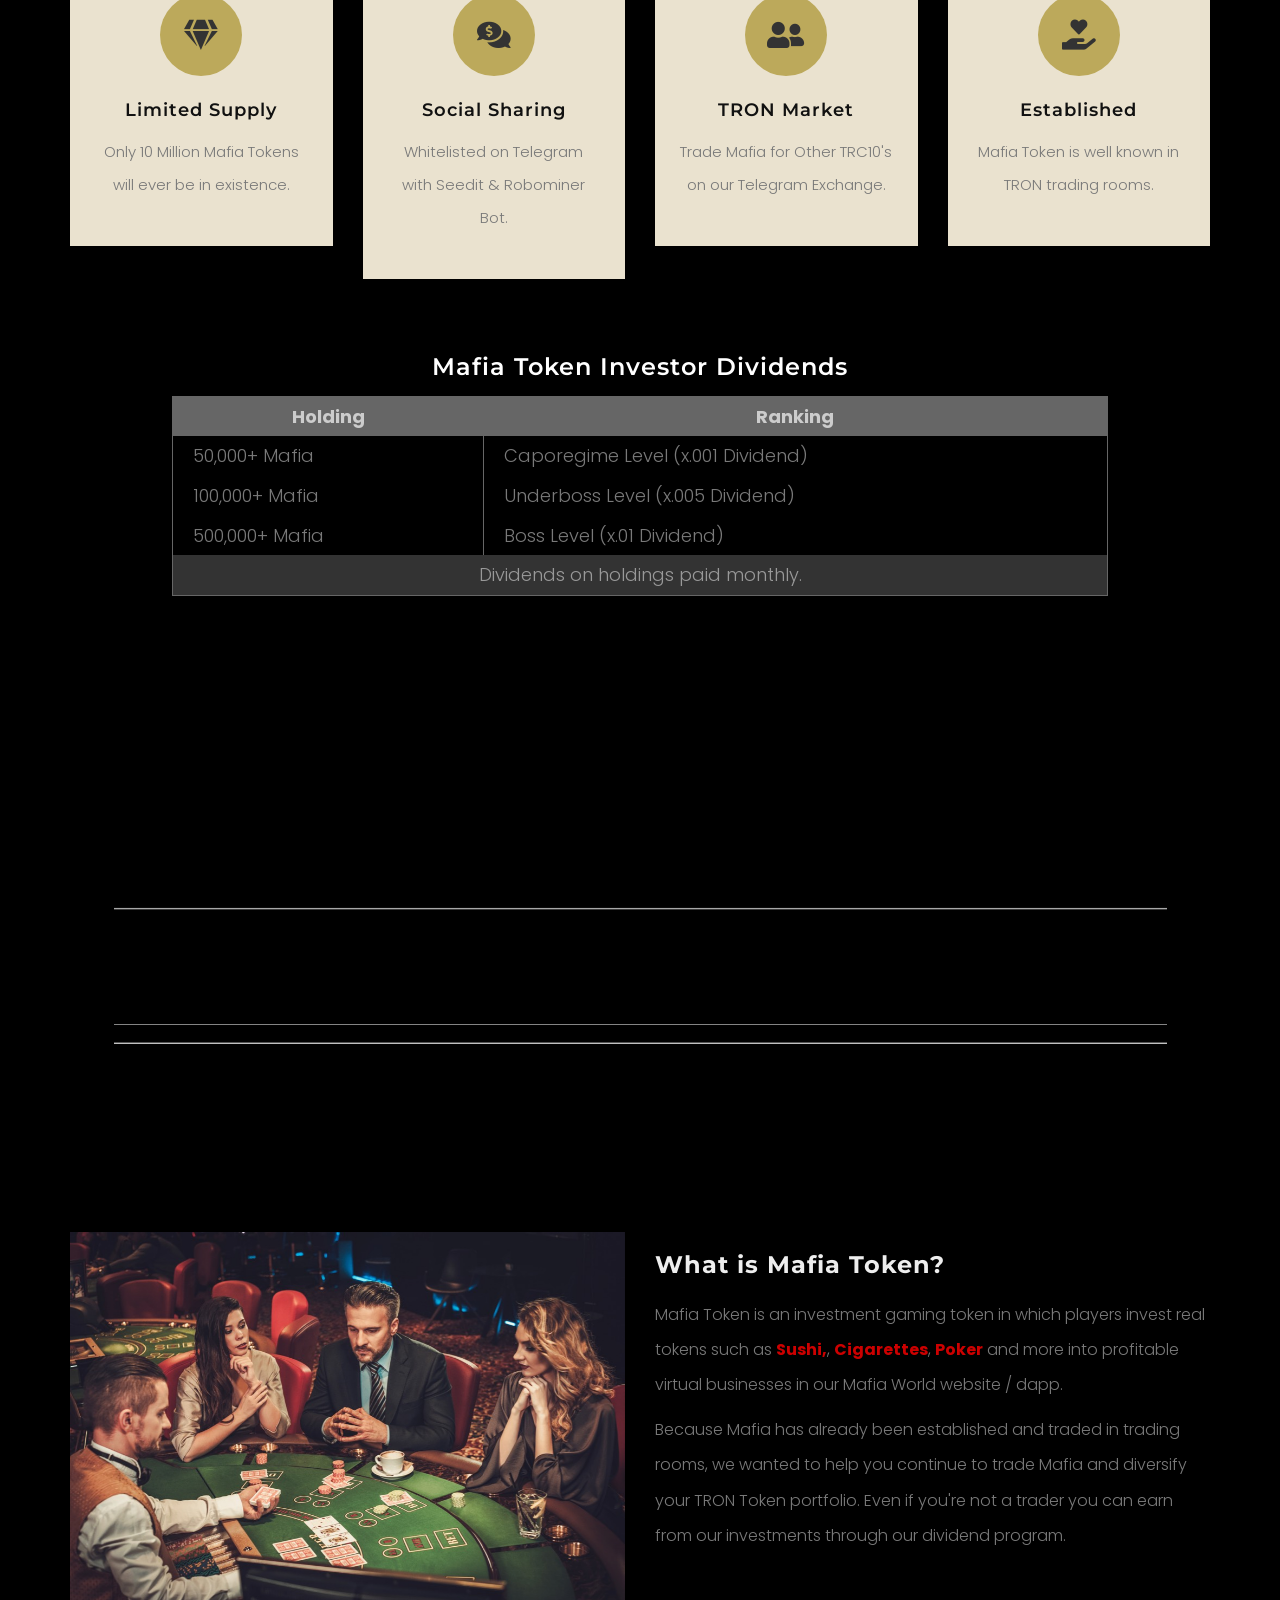
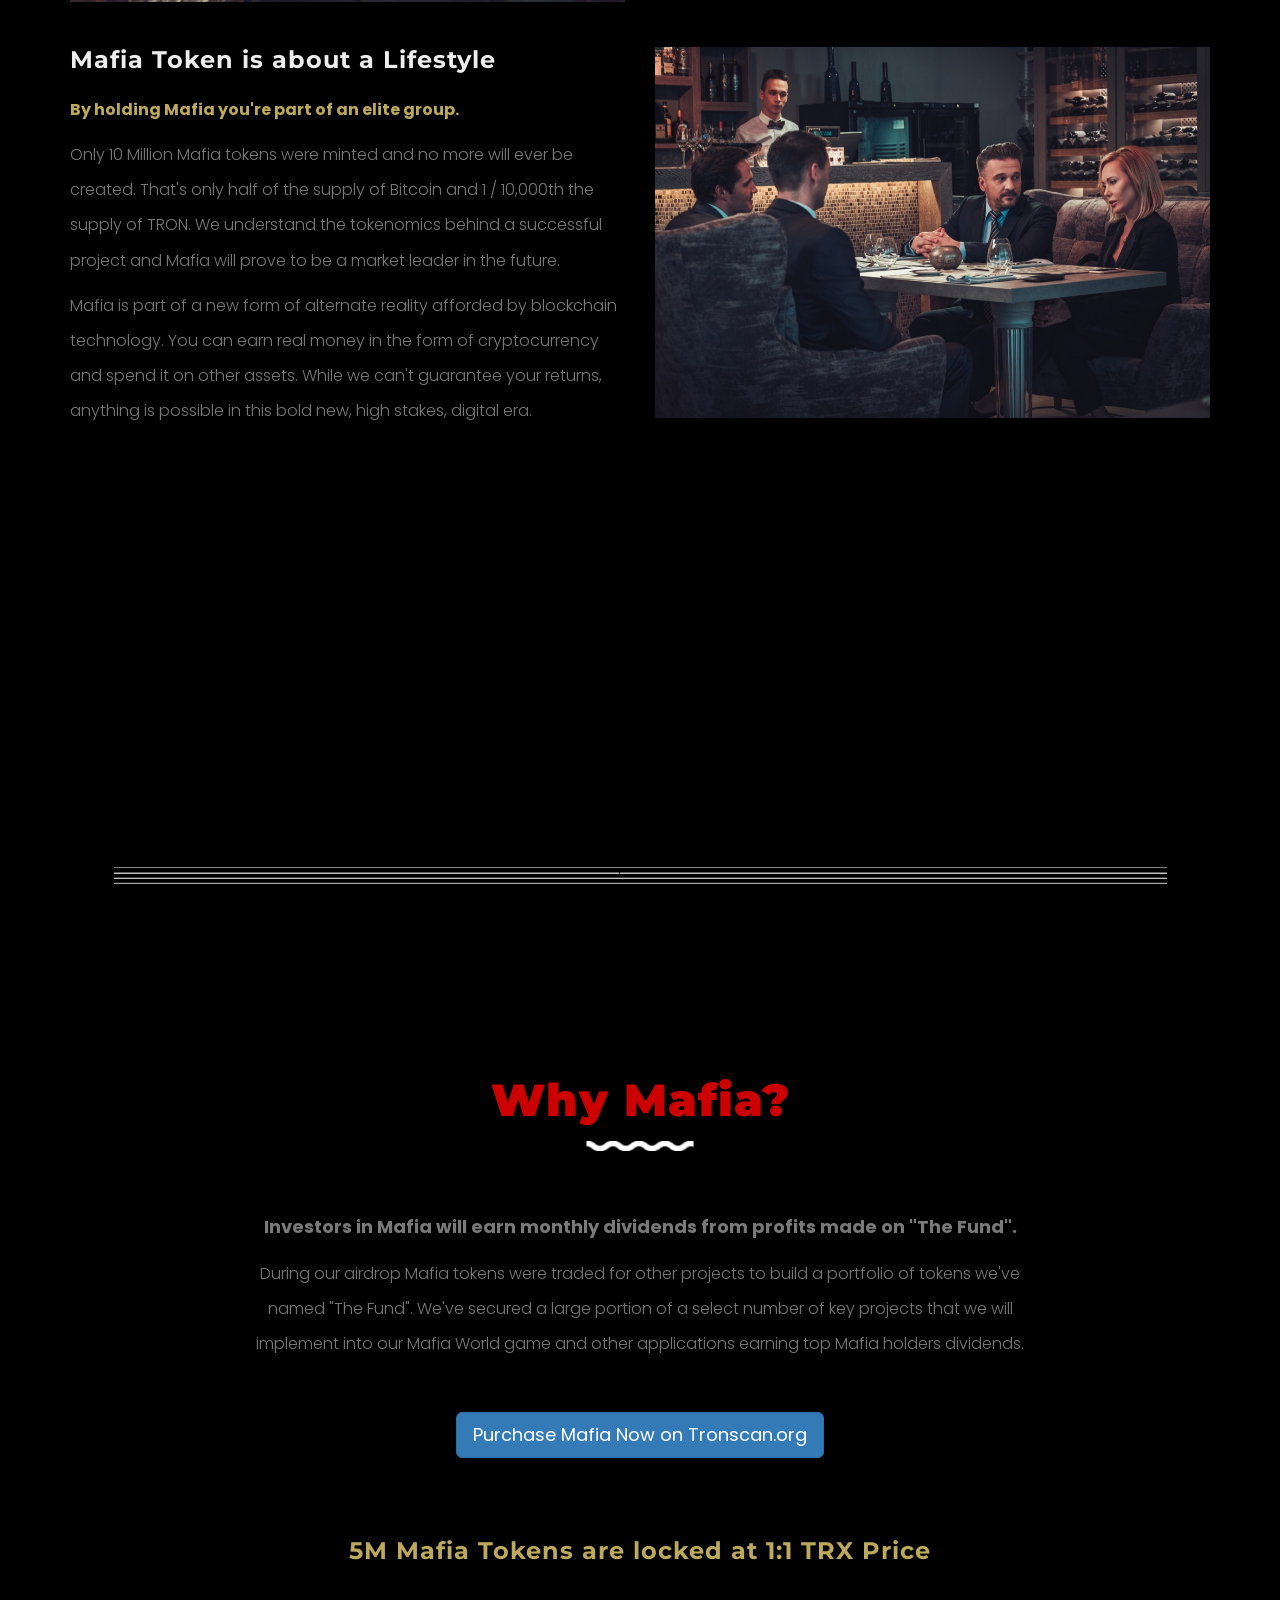
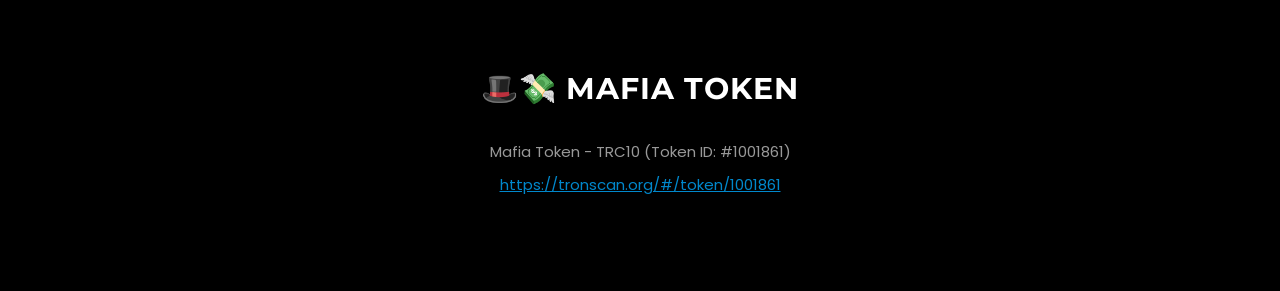
==== commit 945dc18e: "Update index.html" ====
--- a/index.html
+++ b/index.html
@@ -252,11 +252,11 @@
 					<tbody>
 					<tr>
 						<td>50,000+ Mafia</td>
-						<td>Caporegime Level (x.0001 Dividend)</td>												
+						<td>Caporegime Level (x.001 Dividend)</td>												
 					</tr>					
 					<tr>
 						<td>100,000+ Mafia</td>
-						<td>Underboss Level (x.001 Dividend)</td>												
+						<td>Underboss Level (x.005 Dividend)</td>												
 					</tr>					
 					<tr>
 						<td>500,000+ Mafia</td>
